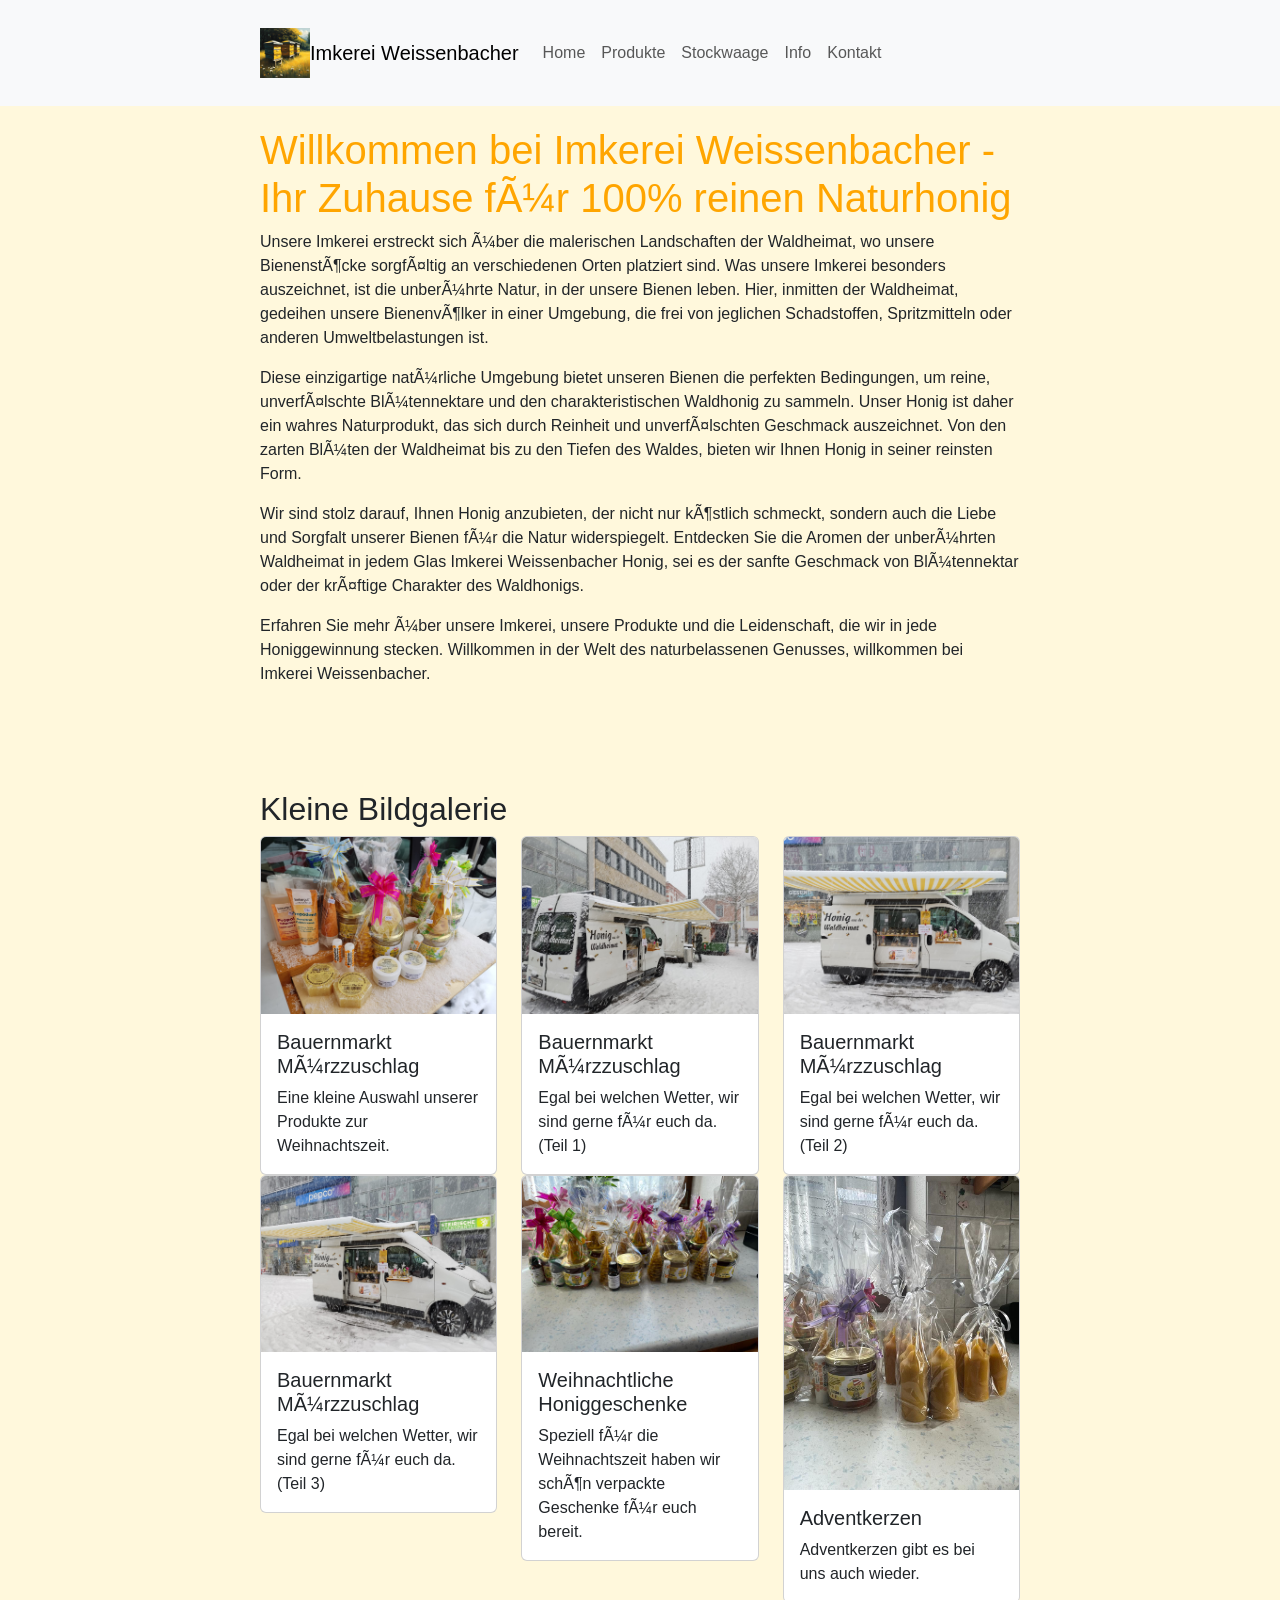
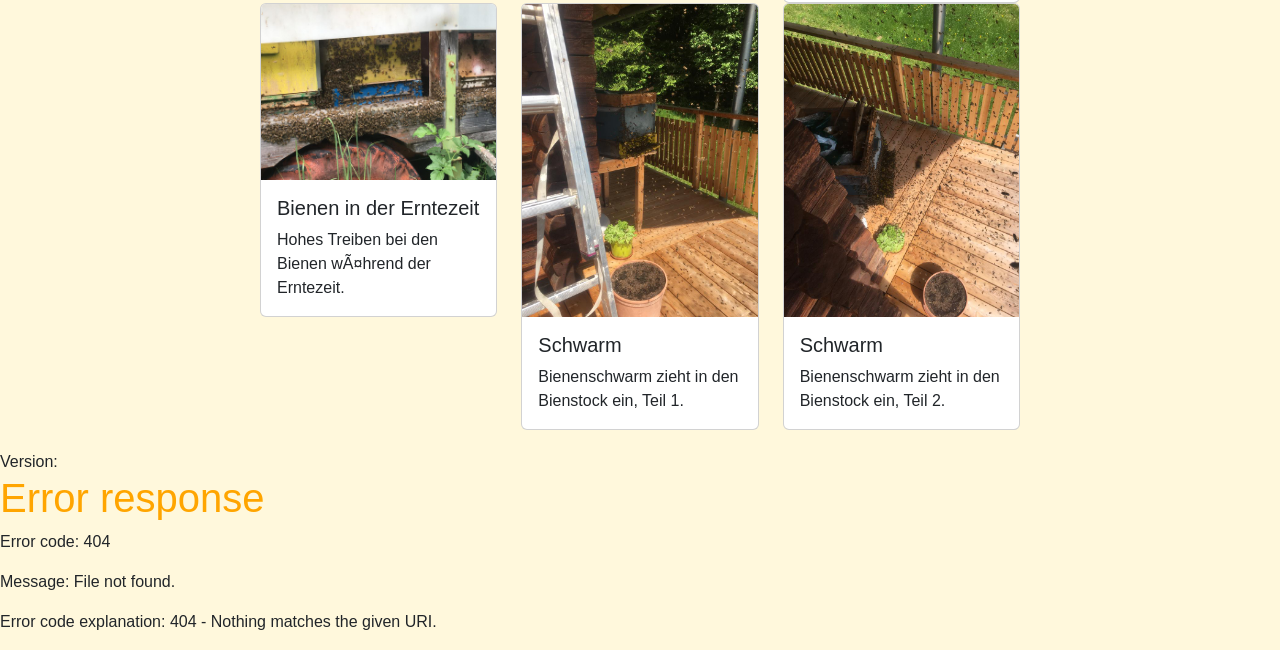
==== index.html @ c92235a9 "Update index.html" ====
<!DOCTYPE html>
<html lang="en">
<head>
    <!--
    <link rel="icon" type="image/png" sizes="32x32" href="/favicon-32x32.png">
    <link rel="icon" type="image/png" sizes="16x16" href="/favicon-16x16.png">
    <link rel="manifest" href="/site.webmanifest">
    <meta name="msapplication-TileColor" content="#da532c">
    <meta name="theme-color" content="#ffffff">
    <meta charset="UTF-8">
    <meta name="viewport" content="width=device-width, initial-scale=1.0">
    -->
    <title>Imkerei Weissenbacher</title>
    <link href="https://cdn.jsdelivr.net/npm/bootstrap@5.3.2/dist/css/bootstrap.min.css" rel="stylesheet" integrity="sha384-T3c6CoIi6uLrA9TneNEoa7RxnatzjcDSCmG1MXxSR1GAsXEV/Dwwykc2MPK8M2HN" crossorigin="anonymous">
    <style>
        body {
            background-color: #fff8dc; /* Hellgelb */
            font-family: Arial, sans-serif;
            margin: 0;
            padding: 0;
        }
        .container {
            max-width: 800px;
            margin: 0 auto;
            padding: 20px;
        }
        h1 {
            color: #FFA500;
        }
    </style>
    
    <link rel="icon" href="favicon-16x16.png" type="image/png">
    <link rel="shortcut icon" href="favicon-16x16.png" type="image/png">
    <link rel="apple-touch-icon" sizes="180x180" href="apple-touch-icon.png">
</head>
<body>
    <nav class="navbar navbar-expand-lg navbar-light bg-light">
        <div class="container">
                        <img src="three-beehives-in-european-style-dahinter-eine-schne-nadelwaldlandschaft-comiclookmit-viel-schwa.png" alt="Logo" class="navbar-logo" width="50"/> <!-- Hier füge dein Logo-Bild hinzu -->
            <a class="navbar-brand" href="#">Imkerei Weissenbacher</a>

            <button class="navbar-toggler" type="button" data-bs-toggle="collapse" data-bs-target="#navbarNav" aria-controls="navbarNav" aria-expanded="false" aria-label="Toggle navigation">
                <span class="navbar-toggler-icon"></span>
            </button>
            <div class="collapse navbar-collapse" id="navbarNav">
                <ul class="navbar-nav">
                    <li class="nav-item active">
                        <a class="nav-link" href="index.html">Home</a>
                    </li>
                    <li class="nav-item">
                        <a class="nav-link" href="produkte.html">Produkte</a>
                    </li>
                    <li class="nav-item">
                        <a class="nav-link" href="stockwaage.html">Stockwaage</a>
                    </li>
                    <li class="nav-item">
                        <a class="nav-link" href="info.html">Info</a>
                    </li>
                    <li class="nav-item">
                        <a class="nav-link" href="kontakt.html">Kontakt</a>
                    </li>
                </ul>
            </div>
        </div>
    </nav>

    <div class="container">
        <h1>Willkommen bei Imkerei Weissenbacher - Ihr Zuhause für 100% reinen Naturhonig</h1>
        <p>Unsere Imkerei erstreckt sich über die malerischen Landschaften der Waldheimat, wo unsere Bienenstöcke sorgfältig an verschiedenen Orten platziert sind. Was unsere Imkerei besonders auszeichnet, ist die unberührte Natur, in der unsere Bienen leben. Hier, inmitten der Waldheimat, gedeihen unsere Bienenvölker in einer Umgebung, die frei von jeglichen Schadstoffen, Spritzmitteln oder anderen Umweltbelastungen ist.</p>
        <p>Diese einzigartige natürliche Umgebung bietet unseren Bienen die perfekten Bedingungen, um reine, unverfälschte Blütennektare und den charakteristischen Waldhonig zu sammeln. Unser Honig ist daher ein wahres Naturprodukt, das sich durch Reinheit und unverfälschten Geschmack auszeichnet. Von den zarten Blüten der Waldheimat bis zu den Tiefen des Waldes, bieten wir Ihnen Honig in seiner reinsten Form.</p>
        <p>Wir sind stolz darauf, Ihnen Honig anzubieten, der nicht nur köstlich schmeckt, sondern auch die Liebe und Sorgfalt unserer Bienen für die Natur widerspiegelt. Entdecken Sie die Aromen der unberührten Waldheimat in jedem Glas Imkerei Weissenbacher Honig, sei es der sanfte Geschmack von Blütennektar oder der kräftige Charakter des Waldhonigs.</p>
        <p>Erfahren Sie mehr über unsere Imkerei, unsere Produkte und die Leidenschaft, die wir in jede Honiggewinnung stecken. Willkommen in der Welt des naturbelassenen Genusses, willkommen bei Imkerei Weissenbacher.</p>
    </div>
    
    <div class="container mt-5">
        <h2>Kleine Bildgalerie</h2>
        <div class="row">
            <div class="col-md-4">
                <div class="card">
                    <img src="Schnee1Produkte.jpeg" class="card-img-top" alt="Akazienhonig">
                    <div class="card-body">
                        <h5 class="card-title">Bauernmarkt Mürzzuschlag</h5>
                        <p class="card-text">Eine kleine Auswahl unserer Produkte zur Weihnachtszeit.</p>
                    </div>
                </div>
            </div>
            <div class="col-md-4">
                <div class="card">
                    <img src="Schnee1.jpeg" class="card-img-top" alt="Akazienhonig">
                    <div class="card-body">
                        <h5 class="card-title">Bauernmarkt Mürzzuschlag</h5>
                        <p class="card-text">Egal bei welchen Wetter, wir sind gerne für euch da.(Teil 1)</p>
                    </div>
                </div>
            </div>
            <div class="col-md-4">
                <div class="card">
                    <img src="Schnee2.jpeg" class="card-img-top" alt="Akazienhonig">
                    <div class="card-body">
                        <h5 class="card-title">Bauernmarkt Mürzzuschlag</h5>
                        <p class="card-text">Egal bei welchen Wetter, wir sind gerne für euch da.(Teil 2)</p>
                    </div>
                </div>
            </div>
            <div class="col-md-4">
                <div class="card">
                    <img src="Schnee3.jpeg" class="card-img-top" alt="Akazienhonig">
                    <div class="card-body">
                        <h5 class="card-title">Bauernmarkt Mürzzuschlag</h5>
                        <p class="card-text">Egal bei welchen Wetter, wir sind gerne für euch da.(Teil 3)</p>
                    </div>
                </div>
            </div>
            <div class="col-md-4">
                <div class="card">
                    <img src="Kerzen.jpeg" class="card-img-top" alt="Akazienhonig">
                    <div class="card-body">
                        <h5 class="card-title">Weihnachtliche Honiggeschenke</h5>
                        <p class="card-text">Speziell für die Weihnachtszeit haben wir schön verpackte Geschenke für euch bereit.</p>
                    </div>
                </div>
            </div>
            <div class="col-md-4">
                <div class="card">
                    <img src="Adventkerzen.jpeg" class="card-img-top" alt="Akazienhonig">
                    <div class="card-body">
                        <h5 class="card-title">Adventkerzen</h5>
                        <p class="card-text">Adventkerzen gibt es bei uns auch wieder.</p>
                    </div>
                </div>
            </div>
            <div class="col-md-4">
                <div class="card">
                    <img src="Erntezeit.jpeg" class="card-img-top" alt="Lindenblütenhonig">
                    <div class="card-body">
                        <h5 class="card-title">Bienen in der Erntezeit</h5>
                        <p class="card-text">Hohes Treiben bei den Bienen während der Erntezeit.</p>
                    </div>
                </div>
            </div>
            <div class="col-md-4">
                <div class="card">
                    <img src="Schwarm1.jpeg" class="card-img-top" alt="Lindenblütenhonig">
                    <div class="card-body">
                        <h5 class="card-title">Schwarm</h5>
                        <p class="card-text">Bienenschwarm zieht in den Bienstock ein, Teil 1.</p>
                    </div>
                </div>
            </div>
            <div class="col-md-4">
                <div class="card">
                    <img src="Schwarm2.jpeg" class="card-img-top" alt="Lindenblütenhonig">
                    <div class="card-body">
                        <h5 class="card-title">Schwarm</h5>
                        <p class="card-text">Bienenschwarm zieht in den Bienstock ein, Teil 2.</p>
                    </div>
                </div>
            </div>
        </div>
    </div>

    <script src="https://cdn.jsdelivr.net/npm/bootstrap@5.3.2/dist/js/bootstrap.bundle.min.js" integrity="sha384-C6RzsynM9kWDrMNeT87bh95OGNyZPhcTNXj1NW7RuBCsyN/o0jlpcV8Qyq46cDfL" crossorigin="anonymous"></script>

    <!-- Hier wird der Seitenzähler angezeigt -->
<p id="pageViews">Lade...</p>

<script>
    // JavaScript-Code, um die Seitenaufrufzahl von der Datei zu lesen und anzuzeigen
    fetch('counter.txt')
        .then(response => response.text())
        .then(data => {
            document.getElementById("pageViews").innerHTML = "Version: " + data;
        })
        .catch(error => {
            console.error('Fehler beim Abrufen der Seitenaufrufe:', error);
            document.getElementById("pageViews").innerHTML = "Fehler beim Abrufen der Seitenaufrufe.";
        });
</script>
</body>
</html>
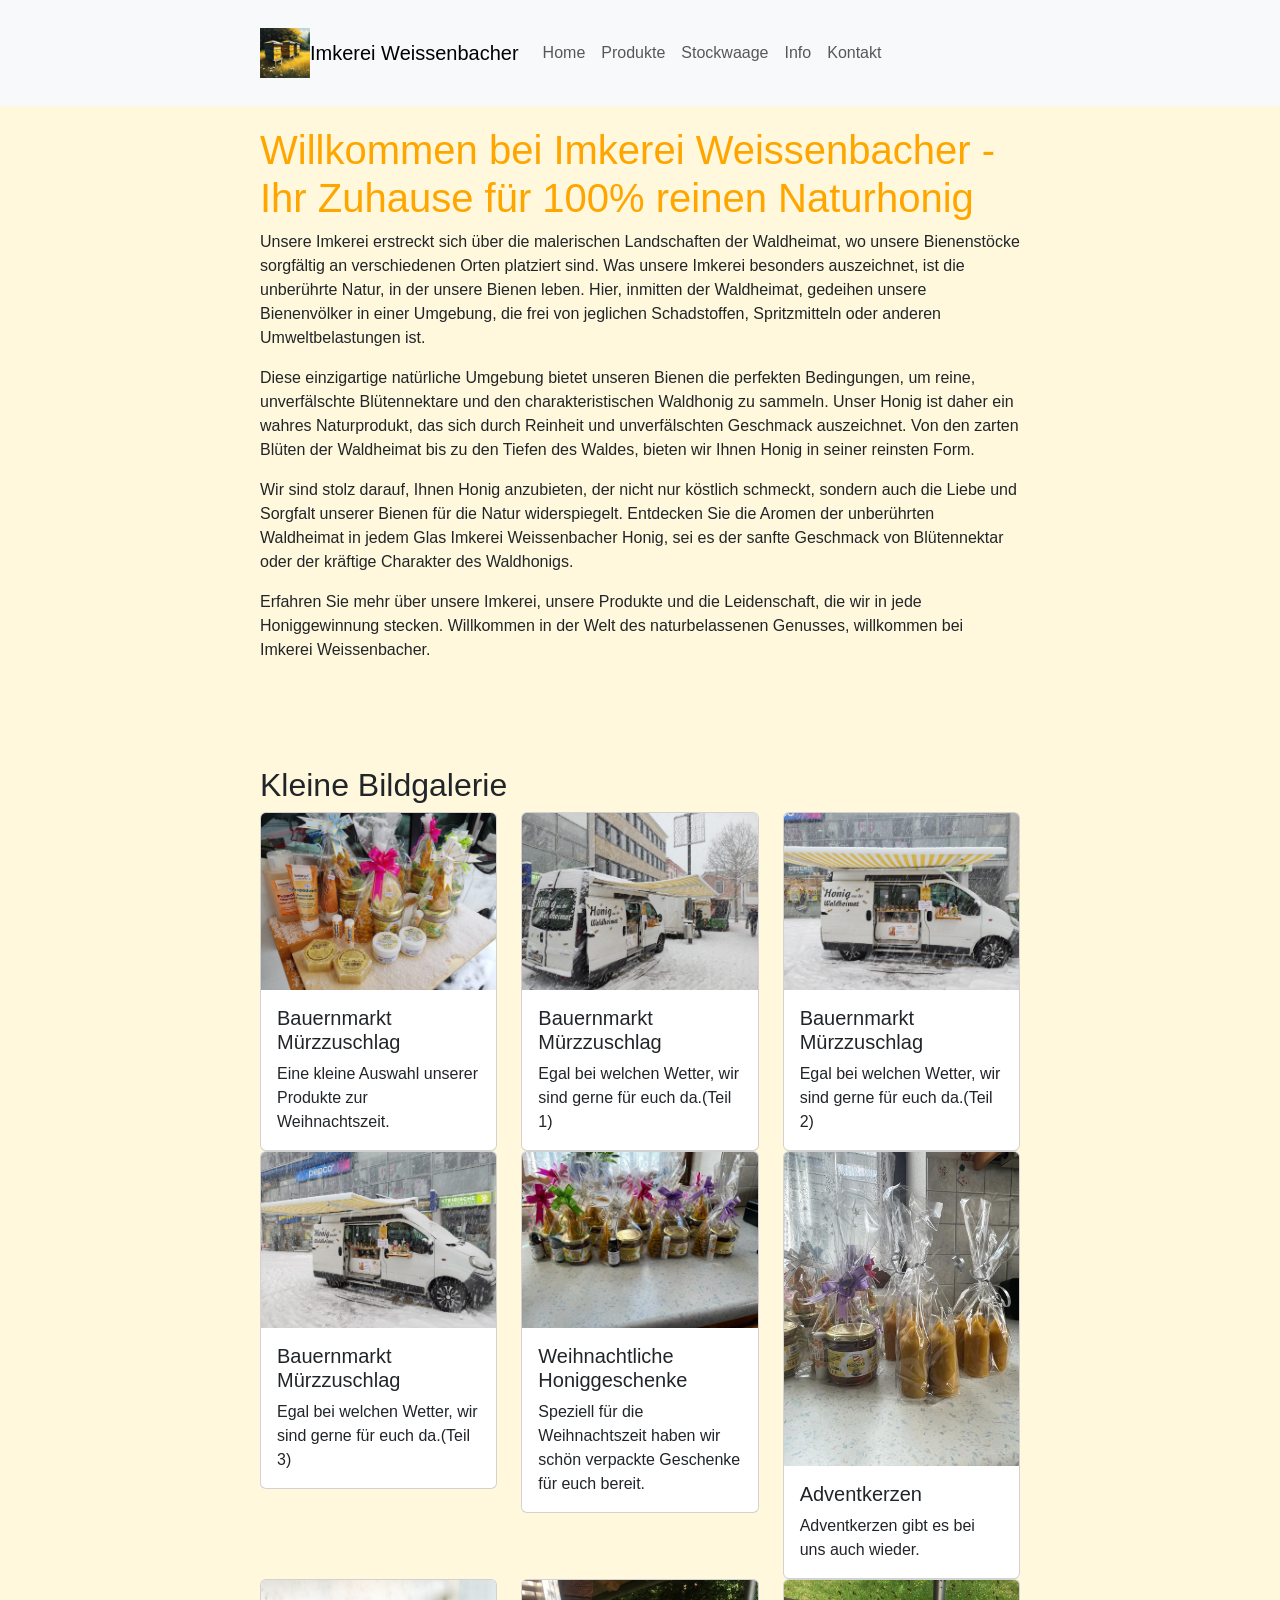
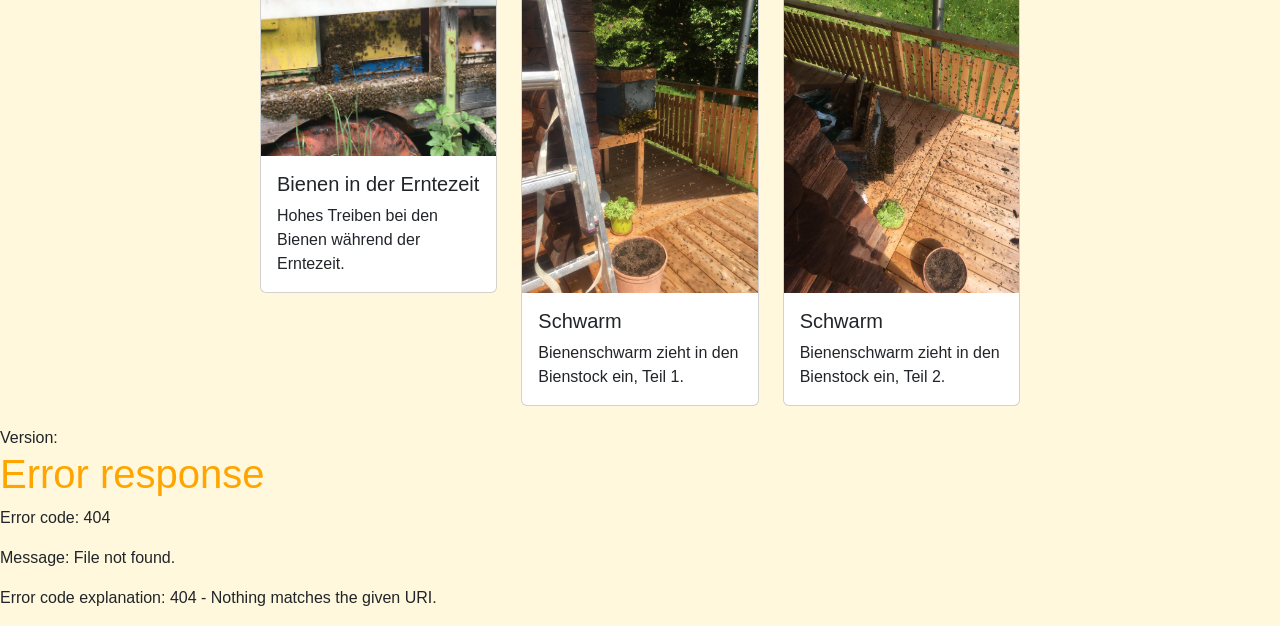
==== commit 25e39a51: "Update index.html" ====
--- a/index.html
+++ b/index.html
@@ -1,15 +1,16 @@
 <!DOCTYPE html>
 <html lang="en">
 <head>
-    <!--
+    <!-- Only Options to inser favicons:
     <link rel="icon" type="image/png" sizes="32x32" href="/favicon-32x32.png">
     <link rel="icon" type="image/png" sizes="16x16" href="/favicon-16x16.png">
     <link rel="manifest" href="/site.webmanifest">
     <meta name="msapplication-TileColor" content="#da532c">
     <meta name="theme-color" content="#ffffff">
+    -->
     <meta charset="UTF-8">
     <meta name="viewport" content="width=device-width, initial-scale=1.0">
-    -->
+    
     <title>Imkerei Weissenbacher</title>
     <link href="https://cdn.jsdelivr.net/npm/bootstrap@5.3.2/dist/css/bootstrap.min.css" rel="stylesheet" integrity="sha384-T3c6CoIi6uLrA9TneNEoa7RxnatzjcDSCmG1MXxSR1GAsXEV/Dwwykc2MPK8M2HN" crossorigin="anonymous">
     <style>
@@ -32,6 +33,7 @@
     <link rel="icon" href="favicon-16x16.png" type="image/png">
     <link rel="shortcut icon" href="favicon-16x16.png" type="image/png">
     <link rel="apple-touch-icon" sizes="180x180" href="apple-touch-icon.png">
+    
 </head>
 <body>
     <nav class="navbar navbar-expand-lg navbar-light bg-light">
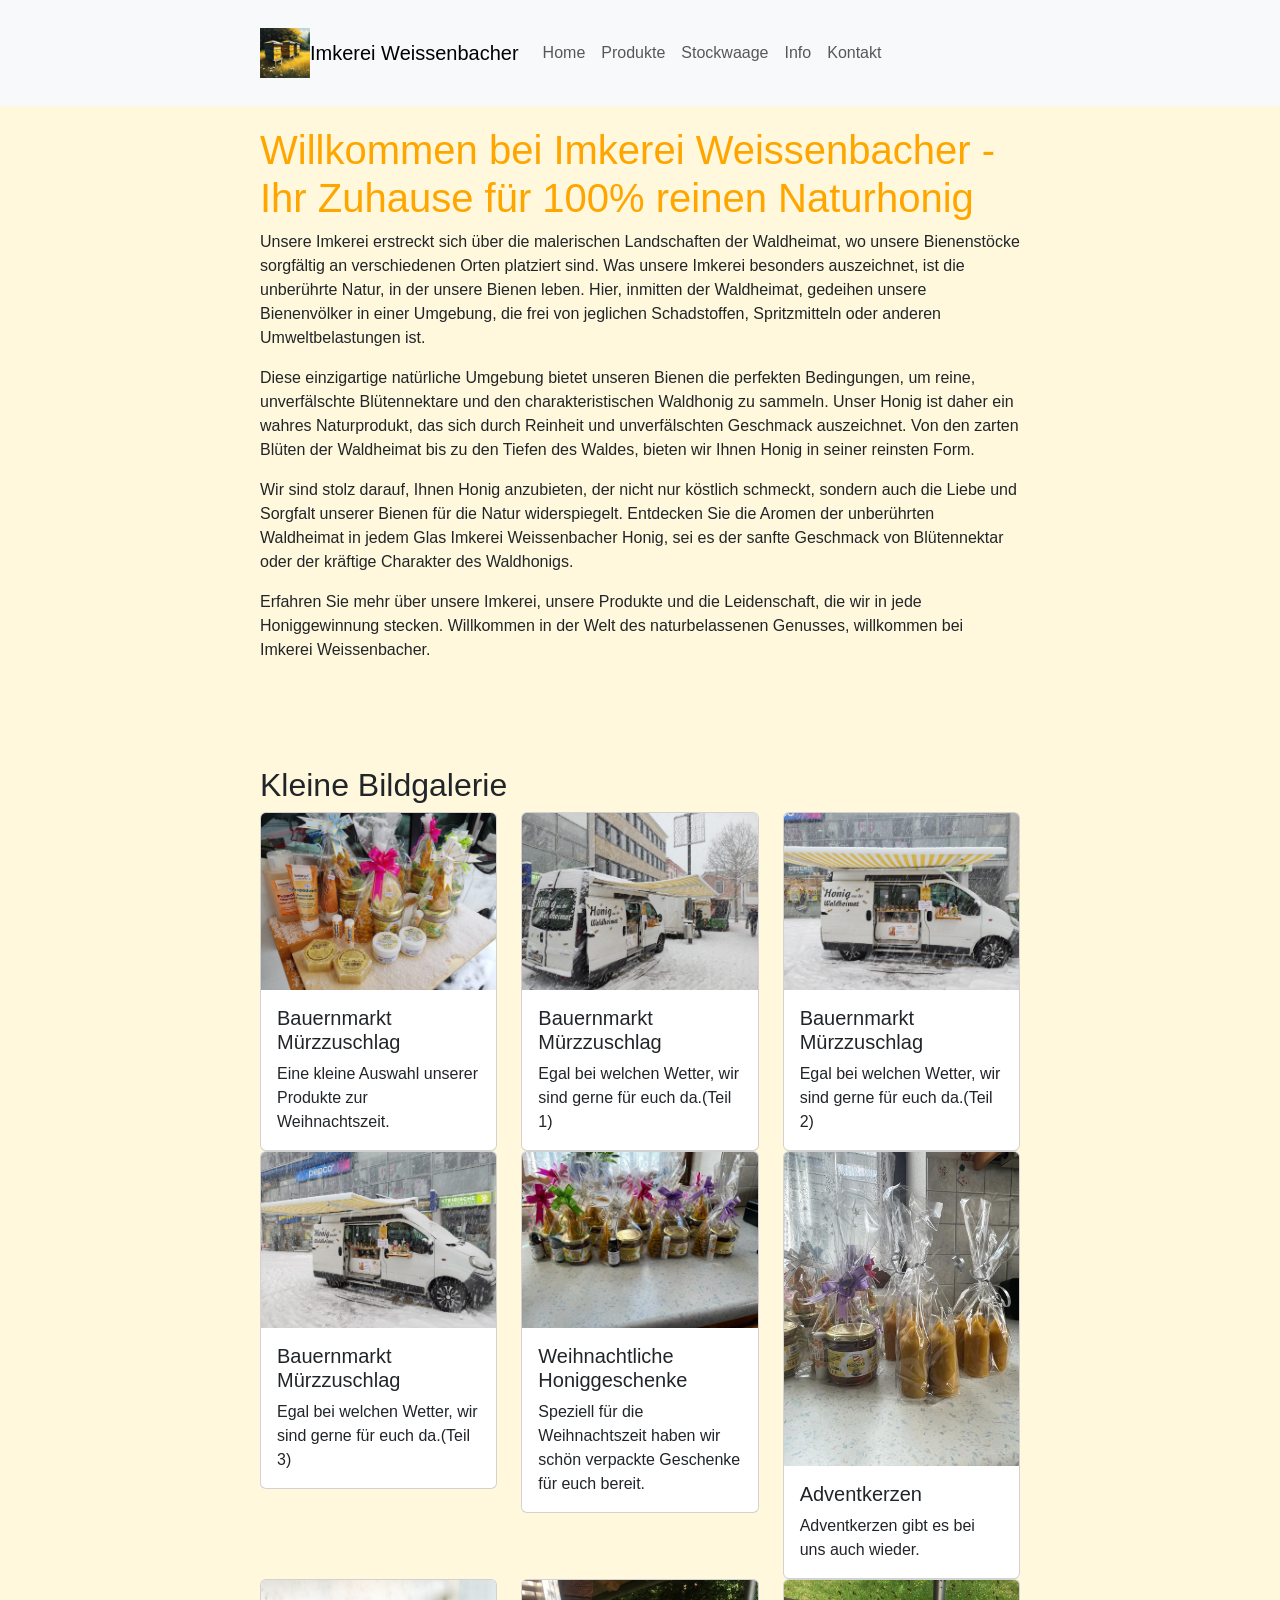
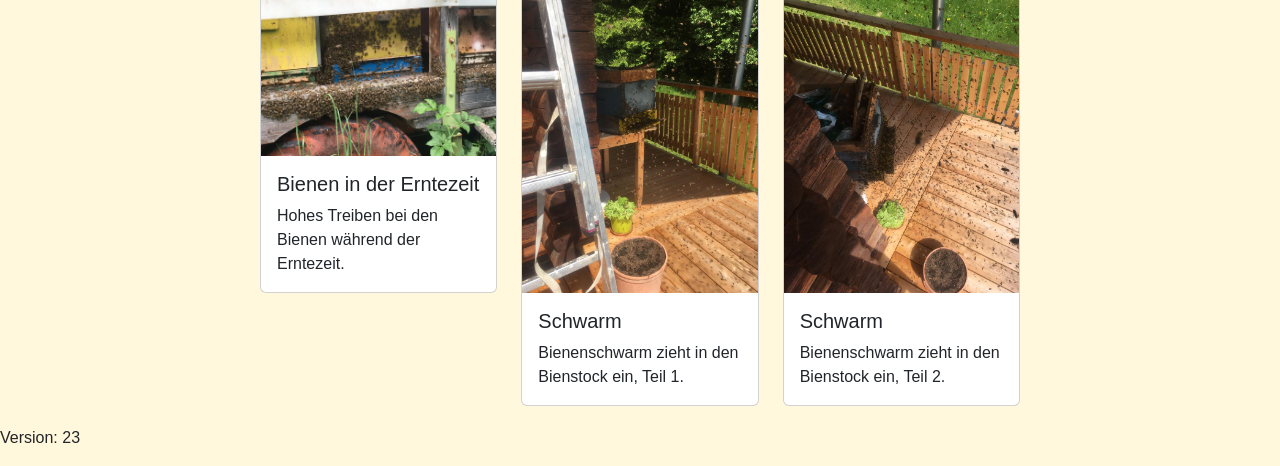
==== commit 3738b4be: "Update index.html" ====
--- a/index.html
+++ b/index.html
@@ -8,6 +8,21 @@
     <meta name="msapplication-TileColor" content="#da532c">
     <meta name="theme-color" content="#ffffff">
     -->
+    <script>
+        // JavaScript-Code, um die Seitenaufrufzahl von der Datei zu lesen und anzuzeigen
+        fetch('counter.txt')
+            .then(response => response.text())
+            .then(data => {
+                document.getElementById("pageViews").innerHTML = "Version: " + data;
+            })
+            .catch(error => {
+                console.error('Fehler beim Abrufen der Seitenaufrufe:', error);
+                document.getElementById("pageViews").innerHTML = "Fehler beim Abrufen der Seitenaufrufe.";
+            });
+    </script>
+
+
+    
     <meta charset="UTF-8">
     <meta name="viewport" content="width=device-width, initial-scale=1.0">
     
@@ -165,18 +180,17 @@
 
     <!-- Hier wird der Seitenzähler angezeigt -->
 <p id="pageViews">Lade...</p>
+    
+<!-- Google tag (gtag.js) -->
+<script async src="https://www.googletagmanager.com/gtag/js?id=G-1909GHGGX8"></script>
+<script>
+  window.dataLayer = window.dataLayer || [];
+  function gtag(){dataLayer.push(arguments);}
+  gtag('js', new Date());
 
-<script>
-    // JavaScript-Code, um die Seitenaufrufzahl von der Datei zu lesen und anzuzeigen
-    fetch('counter.txt')
-        .then(response => response.text())
-        .then(data => {
-            document.getElementById("pageViews").innerHTML = "Version: " + data;
-        })
-        .catch(error => {
-            console.error('Fehler beim Abrufen der Seitenaufrufe:', error);
-            document.getElementById("pageViews").innerHTML = "Fehler beim Abrufen der Seitenaufrufe.";
-        });
+  gtag('config', 'G-1909GHGGX8');
 </script>
+    
+
 </body>
 </html>
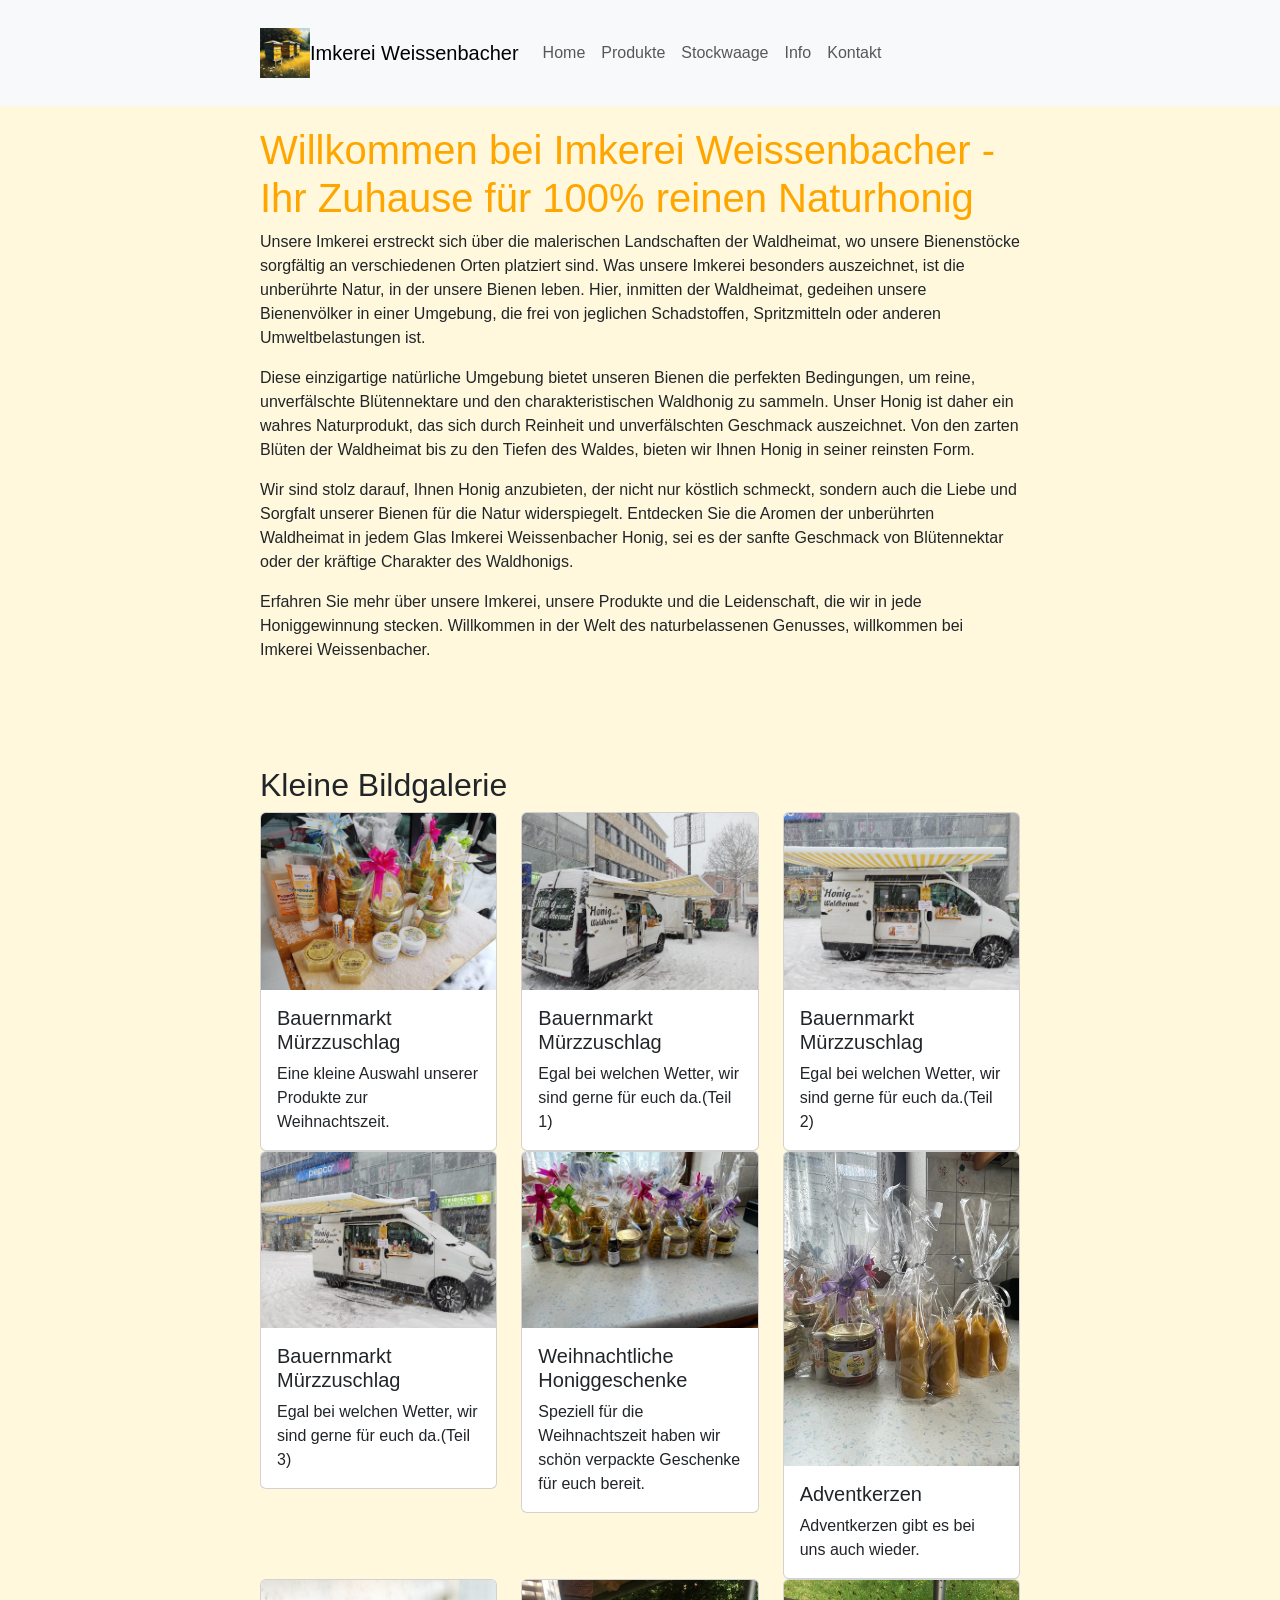
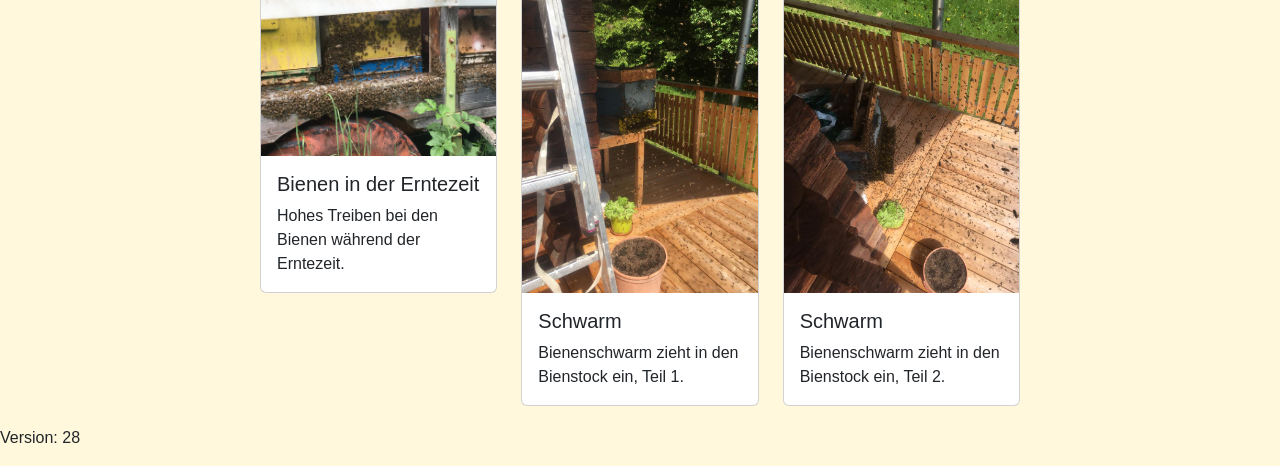
==== commit 8e820d4f: "Update index.html" ====
--- a/index.html
+++ b/index.html
@@ -8,20 +8,16 @@
     <meta name="msapplication-TileColor" content="#da532c">
     <meta name="theme-color" content="#ffffff">
     -->
+    <!-- Google tag (gtag.js) -->
+    <script async src="https://www.googletagmanager.com/gtag/js?id=G-1909GHGGX8"></script>
     <script>
-        // JavaScript-Code, um die Seitenaufrufzahl von der Datei zu lesen und anzuzeigen
-        fetch('counter.txt')
-            .then(response => response.text())
-            .then(data => {
-                document.getElementById("pageViews").innerHTML = "Version: " + data;
-            })
-            .catch(error => {
-                console.error('Fehler beim Abrufen der Seitenaufrufe:', error);
-                document.getElementById("pageViews").innerHTML = "Fehler beim Abrufen der Seitenaufrufe.";
-            });
+      window.dataLayer = window.dataLayer || [];
+      function gtag(){dataLayer.push(arguments);}
+      gtag('js', new Date());
+    
+      gtag('config', 'G-1909GHGGX8');
     </script>
-
-
+    
     
     <meta charset="UTF-8">
     <meta name="viewport" content="width=device-width, initial-scale=1.0">
@@ -181,15 +177,18 @@
     <!-- Hier wird der Seitenzähler angezeigt -->
 <p id="pageViews">Lade...</p>
     
-<!-- Google tag (gtag.js) -->
-<script async src="https://www.googletagmanager.com/gtag/js?id=G-1909GHGGX8"></script>
-<script>
-  window.dataLayer = window.dataLayer || [];
-  function gtag(){dataLayer.push(arguments);}
-  gtag('js', new Date());
-
-  gtag('config', 'G-1909GHGGX8');
-</script>
+    <script>
+        // JavaScript-Code, um die Seitenaufrufzahl von der Datei zu lesen und anzuzeigen
+        fetch('counter.txt')
+            .then(response => response.text())
+            .then(data => {
+                document.getElementById("pageViews").innerHTML = "Version: " + data;
+            })
+            .catch(error => {
+                console.error('Fehler beim Abrufen der Seitenaufrufe:', error);
+                document.getElementById("pageViews").innerHTML = "Fehler beim Abrufen der Seitenaufrufe.";
+            });
+    </script>
     
 
 </body>
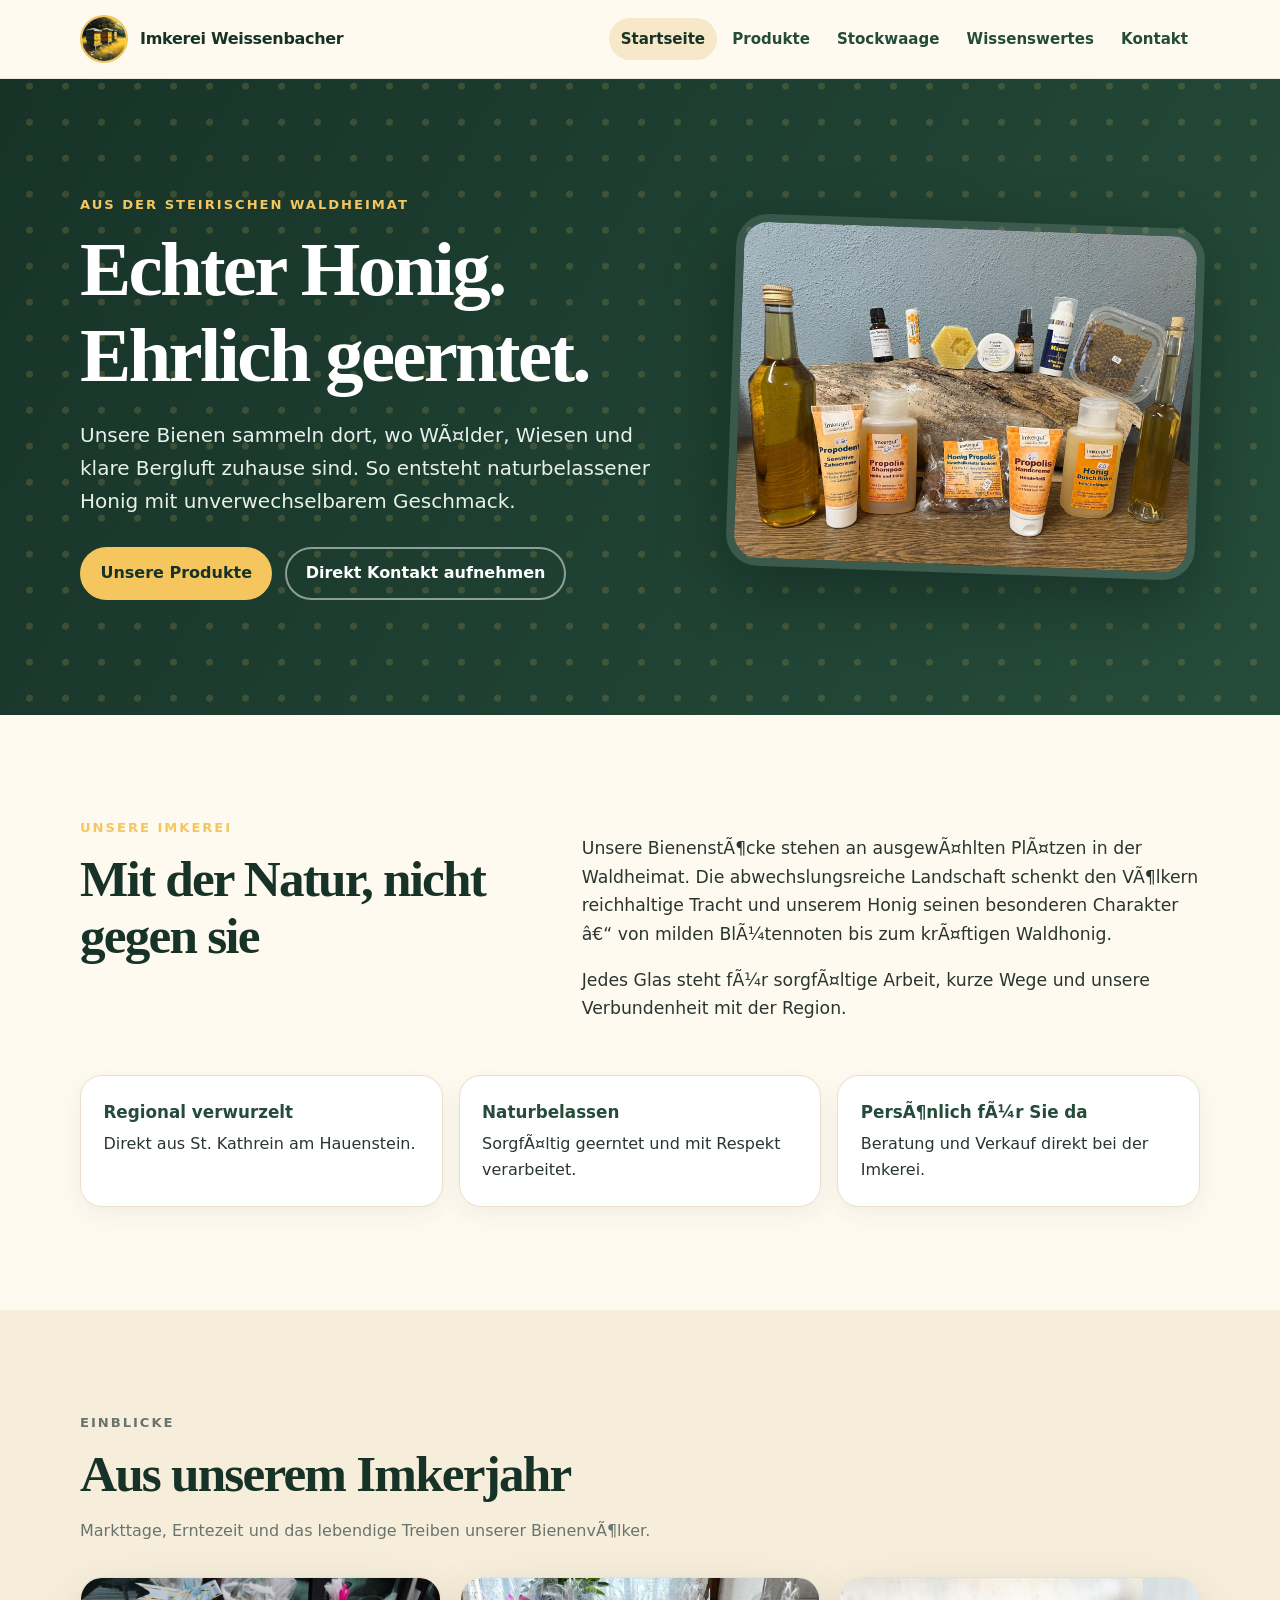
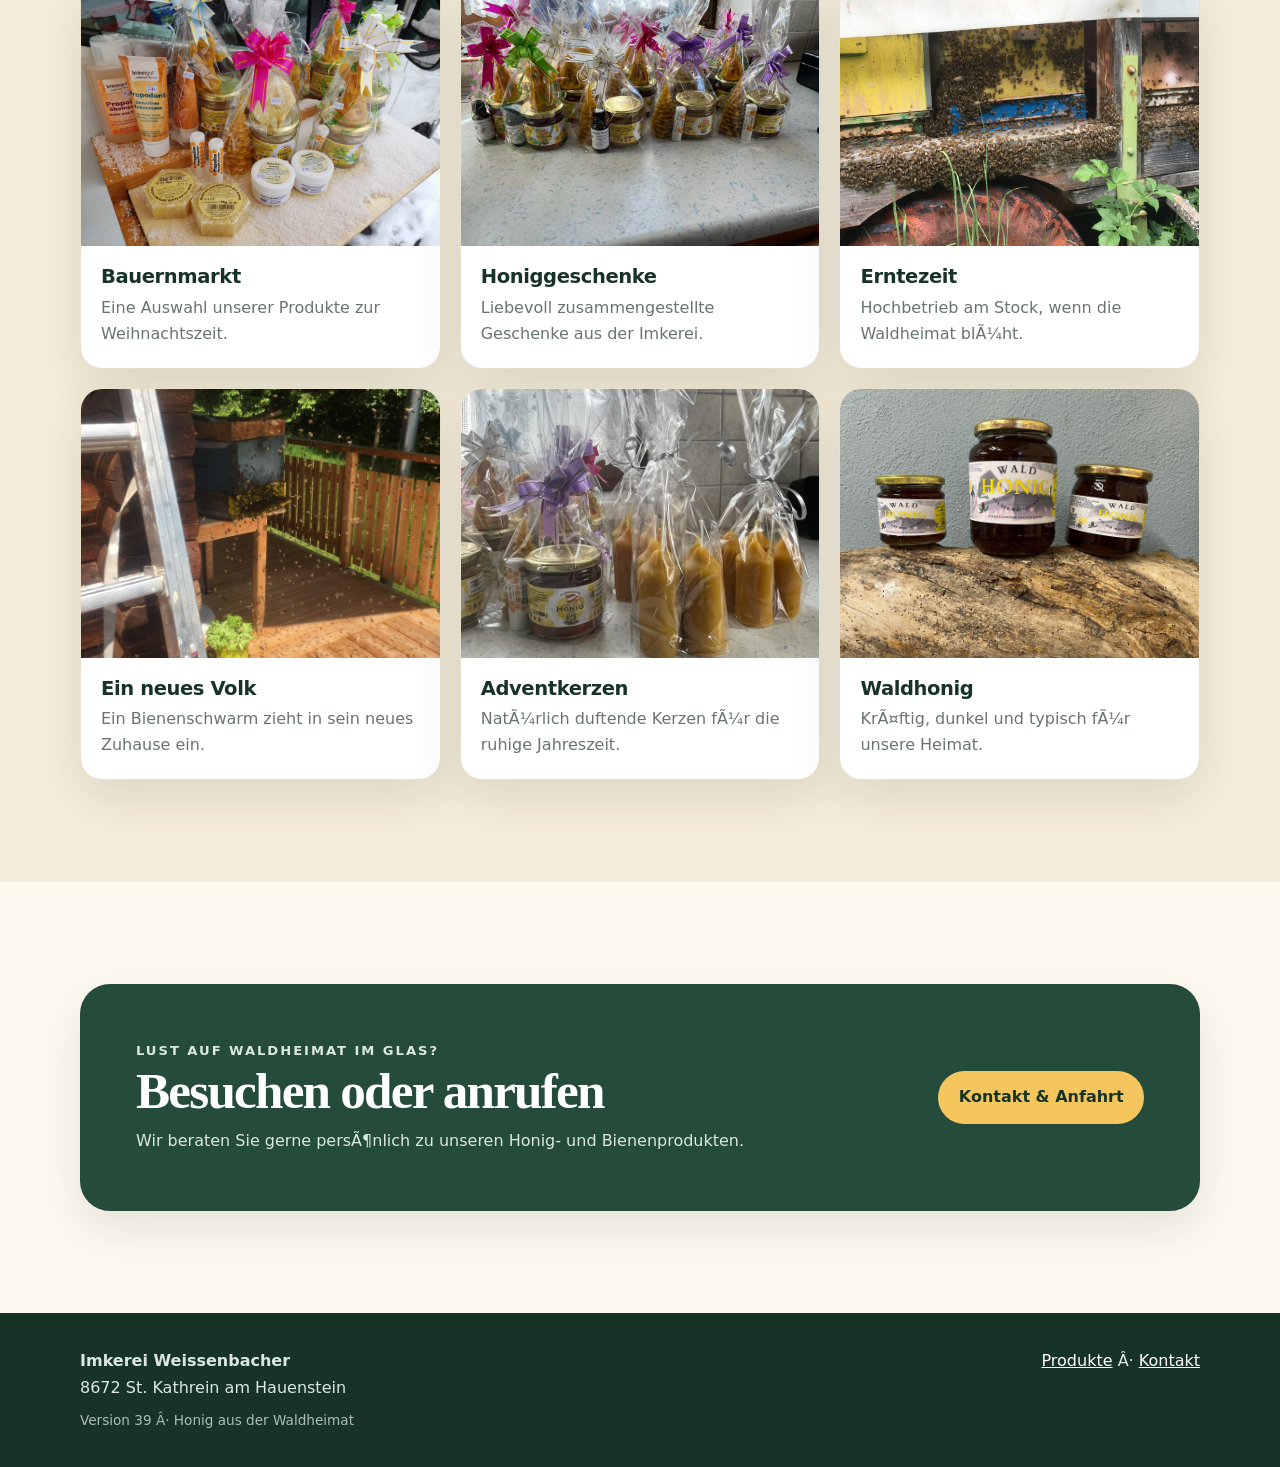
==== commit 44bba6e2: "Startseite mobil neu gestalten" ====
--- a/index.html
+++ b/index.html
@@ -1,195 +1,109 @@
-<!DOCTYPE html>
-<html lang="en">
-<head>
-    <!-- Only Options to inser favicons:
-    <link rel="icon" type="image/png" sizes="32x32" href="/favicon-32x32.png">
-    <link rel="icon" type="image/png" sizes="16x16" href="/favicon-16x16.png">
-    <link rel="manifest" href="/site.webmanifest">
-    <meta name="msapplication-TileColor" content="#da532c">
-    <meta name="theme-color" content="#ffffff">
-    -->
-    <!-- Google tag (gtag.js) -->
-    <script async src="https://www.googletagmanager.com/gtag/js?id=G-1909GHGGX8"></script>
-    <script>
-      window.dataLayer = window.dataLayer || [];
-      function gtag(){dataLayer.push(arguments);}
-      gtag('js', new Date());
-    
-      gtag('config', 'G-1909GHGGX8');
-    </script>
-    
-    
-    <meta charset="UTF-8">
-    <meta name="viewport" content="width=device-width, initial-scale=1.0">
-    
-    <title>Imkerei Weissenbacher</title>
-    <link href="https://cdn.jsdelivr.net/npm/bootstrap@5.3.2/dist/css/bootstrap.min.css" rel="stylesheet" integrity="sha384-T3c6CoIi6uLrA9TneNEoa7RxnatzjcDSCmG1MXxSR1GAsXEV/Dwwykc2MPK8M2HN" crossorigin="anonymous">
-    <style>
-        body {
-            background-color: #fff8dc; /* Hellgelb */
-            font-family: Arial, sans-serif;
-            margin: 0;
-            padding: 0;
-        }
-        .container {
-            max-width: 800px;
-            margin: 0 auto;
-            padding: 20px;
-        }
-        h1 {
-            color: #FFA500;
-        }
-    </style>
-    
-    <link rel="icon" href="favicon-16x16.png" type="image/png">
-    <link rel="shortcut icon" href="favicon-16x16.png" type="image/png">
-    <link rel="apple-touch-icon" sizes="180x180" href="apple-touch-icon.png">
-    
-</head>
-<body>
-    <nav class="navbar navbar-expand-lg navbar-light bg-light">
-        <div class="container">
-                        <img src="three-beehives-in-european-style-dahinter-eine-schne-nadelwaldlandschaft-comiclookmit-viel-schwa.png" alt="Logo" class="navbar-logo" width="50"/> <!-- Hier füge dein Logo-Bild hinzu -->
-            <a class="navbar-brand" href="#">Imkerei Weissenbacher</a>
-
-            <button class="navbar-toggler" type="button" data-bs-toggle="collapse" data-bs-target="#navbarNav" aria-controls="navbarNav" aria-expanded="false" aria-label="Toggle navigation">
-                <span class="navbar-toggler-icon"></span>
-            </button>
-            <div class="collapse navbar-collapse" id="navbarNav">
-                <ul class="navbar-nav">
-                    <li class="nav-item active">
-                        <a class="nav-link" href="index.html">Home</a>
-                    </li>
-                    <li class="nav-item">
-                        <a class="nav-link" href="produkte.html">Produkte</a>
-                    </li>
-                    <li class="nav-item">
-                        <a class="nav-link" href="stockwaage.html">Stockwaage</a>
-                    </li>
-                    <li class="nav-item">
-                        <a class="nav-link" href="info.html">Info</a>
-                    </li>
-                    <li class="nav-item">
-                        <a class="nav-link" href="kontakt.html">Kontakt</a>
-                    </li>
-                </ul>
-            </div>
-        </div>
-    </nav>
-
-    <div class="container">
-        <h1>Willkommen bei Imkerei Weissenbacher - Ihr Zuhause für 100% reinen Naturhonig</h1>
-        <p>Unsere Imkerei erstreckt sich über die malerischen Landschaften der Waldheimat, wo unsere Bienenstöcke sorgfältig an verschiedenen Orten platziert sind. Was unsere Imkerei besonders auszeichnet, ist die unberührte Natur, in der unsere Bienen leben. Hier, inmitten der Waldheimat, gedeihen unsere Bienenvölker in einer Umgebung, die frei von jeglichen Schadstoffen, Spritzmitteln oder anderen Umweltbelastungen ist.</p>
-        <p>Diese einzigartige natürliche Umgebung bietet unseren Bienen die perfekten Bedingungen, um reine, unverfälschte Blütennektare und den charakteristischen Waldhonig zu sammeln. Unser Honig ist daher ein wahres Naturprodukt, das sich durch Reinheit und unverfälschten Geschmack auszeichnet. Von den zarten Blüten der Waldheimat bis zu den Tiefen des Waldes, bieten wir Ihnen Honig in seiner reinsten Form.</p>
-        <p>Wir sind stolz darauf, Ihnen Honig anzubieten, der nicht nur köstlich schmeckt, sondern auch die Liebe und Sorgfalt unserer Bienen für die Natur widerspiegelt. Entdecken Sie die Aromen der unberührten Waldheimat in jedem Glas Imkerei Weissenbacher Honig, sei es der sanfte Geschmack von Blütennektar oder der kräftige Charakter des Waldhonigs.</p>
-        <p>Erfahren Sie mehr über unsere Imkerei, unsere Produkte und die Leidenschaft, die wir in jede Honiggewinnung stecken. Willkommen in der Welt des naturbelassenen Genusses, willkommen bei Imkerei Weissenbacher.</p>
-    </div>
-    
-    <div class="container mt-5">
-        <h2>Kleine Bildgalerie</h2>
-        <div class="row">
-            <div class="col-md-4">
-                <div class="card">
-                    <img src="Schnee1Produkte.jpeg" class="card-img-top" alt="Akazienhonig">
-                    <div class="card-body">
-                        <h5 class="card-title">Bauernmarkt Mürzzuschlag</h5>
-                        <p class="card-text">Eine kleine Auswahl unserer Produkte zur Weihnachtszeit.</p>
-                    </div>
-                </div>
-            </div>
-            <div class="col-md-4">
-                <div class="card">
-                    <img src="Schnee1.jpeg" class="card-img-top" alt="Akazienhonig">
-                    <div class="card-body">
-                        <h5 class="card-title">Bauernmarkt Mürzzuschlag</h5>
-                        <p class="card-text">Egal bei welchen Wetter, wir sind gerne für euch da.(Teil 1)</p>
-                    </div>
-                </div>
-            </div>
-            <div class="col-md-4">
-                <div class="card">
-                    <img src="Schnee2.jpeg" class="card-img-top" alt="Akazienhonig">
-                    <div class="card-body">
-                        <h5 class="card-title">Bauernmarkt Mürzzuschlag</h5>
-                        <p class="card-text">Egal bei welchen Wetter, wir sind gerne für euch da.(Teil 2)</p>
-                    </div>
-                </div>
-            </div>
-            <div class="col-md-4">
-                <div class="card">
-                    <img src="Schnee3.jpeg" class="card-img-top" alt="Akazienhonig">
-                    <div class="card-body">
-                        <h5 class="card-title">Bauernmarkt Mürzzuschlag</h5>
-                        <p class="card-text">Egal bei welchen Wetter, wir sind gerne für euch da.(Teil 3)</p>
-                    </div>
-                </div>
-            </div>
-            <div class="col-md-4">
-                <div class="card">
-                    <img src="Kerzen.jpeg" class="card-img-top" alt="Akazienhonig">
-                    <div class="card-body">
-                        <h5 class="card-title">Weihnachtliche Honiggeschenke</h5>
-                        <p class="card-text">Speziell für die Weihnachtszeit haben wir schön verpackte Geschenke für euch bereit.</p>
-                    </div>
-                </div>
-            </div>
-            <div class="col-md-4">
-                <div class="card">
-                    <img src="Adventkerzen.jpeg" class="card-img-top" alt="Akazienhonig">
-                    <div class="card-body">
-                        <h5 class="card-title">Adventkerzen</h5>
-                        <p class="card-text">Adventkerzen gibt es bei uns auch wieder.</p>
-                    </div>
-                </div>
-            </div>
-            <div class="col-md-4">
-                <div class="card">
-                    <img src="Erntezeit.jpeg" class="card-img-top" alt="Lindenblütenhonig">
-                    <div class="card-body">
-                        <h5 class="card-title">Bienen in der Erntezeit</h5>
-                        <p class="card-text">Hohes Treiben bei den Bienen während der Erntezeit.</p>
-                    </div>
-                </div>
-            </div>
-            <div class="col-md-4">
-                <div class="card">
-                    <img src="Schwarm1.jpeg" class="card-img-top" alt="Lindenblütenhonig">
-                    <div class="card-body">
-                        <h5 class="card-title">Schwarm</h5>
-                        <p class="card-text">Bienenschwarm zieht in den Bienstock ein, Teil 1.</p>
-                    </div>
-                </div>
-            </div>
-            <div class="col-md-4">
-                <div class="card">
-                    <img src="Schwarm2.jpeg" class="card-img-top" alt="Lindenblütenhonig">
-                    <div class="card-body">
-                        <h5 class="card-title">Schwarm</h5>
-                        <p class="card-text">Bienenschwarm zieht in den Bienstock ein, Teil 2.</p>
-                    </div>
-                </div>
-            </div>
-        </div>
-    </div>
-
-    <script src="https://cdn.jsdelivr.net/npm/bootstrap@5.3.2/dist/js/bootstrap.bundle.min.js" integrity="sha384-C6RzsynM9kWDrMNeT87bh95OGNyZPhcTNXj1NW7RuBCsyN/o0jlpcV8Qyq46cDfL" crossorigin="anonymous"></script>
-
-    <!-- Hier wird der Seitenzähler angezeigt -->
-<p id="pageViews">Lade...</p>
-    
-    <script>
-        // JavaScript-Code, um die Seitenaufrufzahl von der Datei zu lesen und anzuzeigen
-        fetch('counter.txt')
-            .then(response => response.text())
-            .then(data => {
-                document.getElementById("pageViews").innerHTML = "Version: " + data;
-            })
-            .catch(error => {
-                console.error('Fehler beim Abrufen der Seitenaufrufe:', error);
-                document.getElementById("pageViews").innerHTML = "Fehler beim Abrufen der Seitenaufrufe.";
-            });
-    </script>
-    
-
-</body>
-</html>
+<!doctype html>
+<html lang="de">
+<head>
+  <meta charset="utf-8">
+  <meta name="viewport" content="width=device-width, initial-scale=1">
+  <meta name="description" content="Naturbelassener Honig und Bienenprodukte aus der steirischen Waldheimat â€“ mit Sorgfalt geerntet von der Imkerei Weissenbacher.">
+  <meta name="theme-color" content="#254c3b">
+  <title>Imkerei Weissenbacher | Honig aus der Waldheimat</title>
+  <link rel="icon" href="favicon-16x16.png" type="image/png">
+  <link rel="apple-touch-icon" sizes="180x180" href="apple-touch-icon.png">
+  <link rel="stylesheet" href="styles.css">
+  <script async src="https://www.googletagmanager.com/gtag/js?id=G-1909GHGGX8"></script>
+  <script>window.dataLayer=window.dataLayer||[];function gtag(){dataLayer.push(arguments)}gtag('js',new Date());gtag('config','G-1909GHGGX8');</script>
+</head>
+<body>
+  <a class="skip-link" href="#inhalt">Zum Inhalt springen</a>
+  <header class="site-header">
+    <nav class="container nav" aria-label="Hauptnavigation">
+      <a class="brand" href="index.html">
+        <img src="three-beehives-in-european-style-dahinter-eine-schne-nadelwaldlandschaft-comiclookmit-viel-schwa.png" alt="">
+        <span>Imkerei Weissenbacher</span>
+      </a>
+      <button class="nav-toggle" type="button" aria-expanded="false" aria-controls="nav-links"><span class="sr-only">MenÃ¼ Ã¶ffnen</span><span aria-hidden="true">â˜°</span></button>
+      <ul class="nav-links" id="nav-links">
+        <li><a href="index.html" aria-current="page">Startseite</a></li>
+        <li><a href="produkte.html">Produkte</a></li>
+        <li><a href="stockwaage.html">Stockwaage</a></li>
+        <li><a href="info.html">Wissenswertes</a></li>
+        <li><a href="kontakt.html">Kontakt</a></li>
+      </ul>
+    </nav>
+  </header>
+
+  <main id="inhalt">
+    <section class="hero">
+      <div class="container hero-grid">
+        <div>
+          <p class="eyebrow">Aus der steirischen Waldheimat</p>
+          <h1>Echter Honig. Ehrlich geerntet.</h1>
+          <p class="hero-copy">Unsere Bienen sammeln dort, wo WÃ¤lder, Wiesen und klare Bergluft zuhause sind. So entsteht naturbelassener Honig mit unverwechselbarem Geschmack.</p>
+          <div class="actions">
+            <a class="button" href="produkte.html">Unsere Produkte</a>
+            <a class="button secondary" href="kontakt.html">Direkt Kontakt aufnehmen</a>
+          </div>
+        </div>
+        <img class="hero-image" src="UebersichtProdukte.jpeg" alt="Auswahl an Honig und Bienenprodukten der Imkerei Weissenbacher">
+      </div>
+    </section>
+
+    <section class="section">
+      <div class="container">
+        <div class="intro">
+          <div>
+            <p class="eyebrow">Unsere Imkerei</p>
+            <h2>Mit der Natur, nicht gegen sie</h2>
+          </div>
+          <div class="intro-copy">
+            <p>Unsere BienenstÃ¶cke stehen an ausgewÃ¤hlten PlÃ¤tzen in der Waldheimat. Die abwechslungsreiche Landschaft schenkt den VÃ¶lkern reichhaltige Tracht und unserem Honig seinen besonderen Charakter â€“ von milden BlÃ¼tennoten bis zum krÃ¤ftigen Waldhonig.</p>
+            <p>Jedes Glas steht fÃ¼r sorgfÃ¤ltige Arbeit, kurze Wege und unsere Verbundenheit mit der Region.</p>
+          </div>
+        </div>
+        <div class="features" aria-label="Was unseren Honig auszeichnet">
+          <div class="feature"><strong>Regional verwurzelt</strong>Direkt aus St. Kathrein am Hauenstein.</div>
+          <div class="feature"><strong>Naturbelassen</strong>SorgfÃ¤ltig geerntet und mit Respekt verarbeitet.</div>
+          <div class="feature"><strong>PersÃ¶nlich fÃ¼r Sie da</strong>Beratung und Verkauf direkt bei der Imkerei.</div>
+        </div>
+      </div>
+    </section>
+
+    <section class="section alt" aria-labelledby="einblicke">
+      <div class="container">
+        <div class="section-heading">
+          <p class="eyebrow">Einblicke</p>
+          <h2 id="einblicke">Aus unserem Imkerjahr</h2>
+          <p>Markttage, Erntezeit und das lebendige Treiben unserer BienenvÃ¶lker.</p>
+        </div>
+        <div class="gallery">
+          <article class="card"><img src="Schnee1Produkte.jpeg" alt="Honigprodukte am winterlichen Bauernmarkt" loading="lazy"><div class="card-body"><h3>Bauernmarkt</h3><p>Eine Auswahl unserer Produkte zur Weihnachtszeit.</p></div></article>
+          <article class="card"><img src="Kerzen.jpeg" alt="Festlich verpackte Honiggeschenke und Kerzen" loading="lazy"><div class="card-body"><h3>Honiggeschenke</h3><p>Liebevoll zusammengestellte Geschenke aus der Imkerei.</p></div></article>
+          <article class="card"><img src="Erntezeit.jpeg" alt="Bienen wÃ¤hrend der Honigernte" loading="lazy"><div class="card-body"><h3>Erntezeit</h3><p>Hochbetrieb am Stock, wenn die Waldheimat blÃ¼ht.</p></div></article>
+          <article class="card"><img src="Schwarm1.jpeg" alt="Bienenschwarm beim Einzug in einen Bienenstock" loading="lazy"><div class="card-body"><h3>Ein neues Volk</h3><p>Ein Bienenschwarm zieht in sein neues Zuhause ein.</p></div></article>
+          <article class="card"><img src="Adventkerzen.jpeg" alt="Handgefertigte Adventkerzen aus Bienenwachs" loading="lazy"><div class="card-body"><h3>Adventkerzen</h3><p>NatÃ¼rlich duftende Kerzen fÃ¼r die ruhige Jahreszeit.</p></div></article>
+          <article class="card"><img src="Waldhonig.jpeg" alt="Glas Waldhonig der Imkerei Weissenbacher" loading="lazy"><div class="card-body"><h3>Waldhonig</h3><p>KrÃ¤ftig, dunkel und typisch fÃ¼r unsere Heimat.</p></div></article>
+        </div>
+      </div>
+    </section>
+
+    <section class="section">
+      <div class="container cta">
+        <div><p class="eyebrow">Lust auf Waldheimat im Glas?</p><h2>Besuchen oder anrufen</h2><p>Wir beraten Sie gerne persÃ¶nlich zu unseren Honig- und Bienenprodukten.</p></div>
+        <a class="button" href="kontakt.html">Kontakt &amp; Anfahrt</a>
+      </div>
+    </section>
+  </main>
+
+  <footer class="site-footer">
+    <div class="container footer-row">
+      <p><strong>Imkerei Weissenbacher</strong><br>8672 St. Kathrein am Hauenstein</p>
+      <p><a href="produkte.html">Produkte</a> Â· <a href="kontakt.html">Kontakt</a></p>
+    </div>
+    <div class="container"><p class="version" id="version">Honig aus der Waldheimat</p></div>
+  </footer>
+  <script>
+    const toggle=document.querySelector('.nav-toggle'),menu=document.querySelector('.nav-links');
+    toggle.addEventListener('click',()=>{const open=toggle.getAttribute('aria-expanded')==='true';toggle.setAttribute('aria-expanded',String(!open));toggle.querySelector('[aria-hidden]').textContent=open?'â˜°':'âœ•';menu.classList.toggle('is-open',!open)});
+    fetch('counter.txt').then(r=>r.ok?r.text():Promise.reject()).then(v=>document.getElementById('version').textContent='Version '+v.trim()+' Â· Honig aus der Waldheimat').catch(()=>{});
+  </script>
+</body>
+</html>
--- a/styles.css
+++ b/styles.css
@@ -0,0 +1,101 @@
+:root {
+  --honey: #d89418;
+  --honey-light: #f4c65d;
+  --forest: #254c3b;
+  --forest-dark: #173328;
+  --cream: #fffaf0;
+  --paper: #ffffff;
+  --ink: #29352f;
+  --muted: #68746d;
+  --line: #eadfc9;
+  --radius: 22px;
+  --shadow: 0 18px 50px rgba(36, 52, 43, .12);
+}
+
+* { box-sizing: border-box; }
+html { scroll-behavior: smooth; }
+body {
+  margin: 0;
+  background: var(--cream);
+  color: var(--ink);
+  font-family: Inter, ui-sans-serif, system-ui, -apple-system, BlinkMacSystemFont, "Segoe UI", sans-serif;
+  line-height: 1.65;
+}
+img { display: block; max-width: 100%; }
+a { color: inherit; }
+.container { width: min(1120px, calc(100% - 2rem)); margin-inline: auto; }
+.skip-link { position: absolute; left: -9999px; top: .5rem; z-index: 99; }
+.skip-link:focus { left: .5rem; padding: .7rem 1rem; background: #fff; border-radius: 10px; }
+
+.site-header {
+  position: sticky;
+  top: 0;
+  z-index: 20;
+  background: rgba(255, 250, 240, .94);
+  border-bottom: 1px solid rgba(37, 76, 59, .1);
+  backdrop-filter: blur(14px);
+}
+.nav { min-height: 78px; display: flex; align-items: center; justify-content: space-between; gap: 1.5rem; }
+.brand { display: flex; align-items: center; gap: .75rem; text-decoration: none; font-weight: 800; color: var(--forest-dark); letter-spacing: -.02em; }
+.brand img { width: 48px; height: 48px; border-radius: 50%; object-fit: cover; border: 2px solid var(--honey-light); }
+.nav-links { display: flex; flex-wrap: wrap; justify-content: flex-end; gap: .2rem; margin: 0; padding: 0; list-style: none; }
+.nav-links a { display: block; padding: .55rem .75rem; border-radius: 999px; color: var(--forest); font-size: .94rem; font-weight: 700; text-decoration: none; }
+.nav-links a:hover, .nav-links a[aria-current="page"] { background: #f6e8c9; color: var(--forest-dark); }
+.nav-toggle { display: none; width: 44px; height: 44px; border: 1px solid var(--line); border-radius: 12px; background: #fff; color: var(--forest-dark); font-size: 1.35rem; cursor: pointer; }
+.sr-only { position: absolute; width: 1px; height: 1px; padding: 0; margin: -1px; overflow: hidden; clip: rect(0,0,0,0); white-space: nowrap; border: 0; }
+
+.hero { position: relative; overflow: hidden; padding: clamp(4rem, 9vw, 7.5rem) 0; background: linear-gradient(120deg, var(--forest-dark), var(--forest)); color: #fff; }
+.hero::after { content: ""; position: absolute; inset: 0; opacity: .16; background: radial-gradient(circle at 82% 20%, var(--honey-light) 0 3px, transparent 4px) 0 0 / 36px 36px; }
+.hero-grid { position: relative; z-index: 1; display: grid; grid-template-columns: 1.1fr .9fr; align-items: center; gap: clamp(2rem, 6vw, 5rem); }
+.eyebrow { margin: 0 0 .7rem; color: var(--honey-light); font-size: .82rem; font-weight: 800; letter-spacing: .15em; text-transform: uppercase; }
+h1, h2, h3 { margin-top: 0; color: var(--forest-dark); line-height: 1.12; letter-spacing: -.035em; }
+h1 { max-width: 780px; margin-bottom: 1.25rem; color: #fff; font-family: Georgia, serif; font-size: clamp(2.6rem, 6vw, 5rem); }
+h2 { margin-bottom: 1rem; font-family: Georgia, serif; font-size: clamp(2rem, 4vw, 3.2rem); }
+.hero-copy { max-width: 650px; margin-bottom: 1.8rem; color: #e8f0eb; font-size: clamp(1.05rem, 2vw, 1.25rem); }
+.hero-image { aspect-ratio: 4 / 3; width: 100%; object-fit: cover; border: 8px solid rgba(255,255,255,.12); border-radius: 32px; box-shadow: 0 24px 70px rgba(0,0,0,.28); transform: rotate(2deg); }
+.actions { display: flex; flex-wrap: wrap; gap: .8rem; }
+.button { display: inline-flex; align-items: center; justify-content: center; min-height: 48px; padding: .7rem 1.15rem; border: 2px solid transparent; border-radius: 999px; background: var(--honey-light); color: var(--forest-dark); font-weight: 800; text-decoration: none; }
+.button:hover { background: #ffd778; transform: translateY(-1px); }
+.button.secondary { border-color: rgba(255,255,255,.5); background: transparent; color: #fff; }
+
+.section { padding: clamp(4rem, 8vw, 7rem) 0; }
+.section.alt { background: #f6eddb; }
+.intro { display: grid; grid-template-columns: .8fr 1.2fr; gap: clamp(2rem, 7vw, 6rem); align-items: start; }
+.intro-copy { font-size: 1.08rem; }
+.features { display: grid; grid-template-columns: repeat(3, 1fr); gap: 1rem; margin-top: 2.2rem; }
+.feature { padding: 1.4rem; background: var(--paper); border: 1px solid var(--line); border-radius: var(--radius); box-shadow: 0 8px 25px rgba(36,52,43,.06); }
+.feature strong { display: block; margin-bottom: .3rem; color: var(--forest); font-size: 1.05rem; }
+.section-heading { max-width: 680px; margin-bottom: 2rem; }
+.section-heading p { color: var(--muted); }
+.gallery { display: grid; grid-template-columns: repeat(3, 1fr); gap: 1.2rem; }
+.card { overflow: hidden; background: var(--paper); border: 1px solid var(--line); border-radius: var(--radius); box-shadow: var(--shadow); }
+.card img { width: 100%; aspect-ratio: 4 / 3; object-fit: cover; }
+.card-body { padding: 1.25rem; }
+.card h3 { margin-bottom: .4rem; font-size: 1.22rem; letter-spacing: -.02em; }
+.card p { margin: 0; color: var(--muted); }
+.cta { display: flex; align-items: center; justify-content: space-between; gap: 2rem; padding: clamp(1.7rem, 5vw, 3.5rem); background: var(--forest); color: #fff; border-radius: 30px; box-shadow: var(--shadow); }
+.cta h2 { margin-bottom: .55rem; color: #fff; }
+.cta p { margin: 0; color: #dbe8e0; }
+.site-footer { padding: 2.2rem 0; background: var(--forest-dark); color: #dbe8e0; }
+.footer-row { display: flex; justify-content: space-between; gap: 1.5rem; }
+.site-footer p { margin: 0; }
+.site-footer a { color: #fff; }
+.version { margin-top: .5rem !important; color: #aebeb4; font-size: .85rem; }
+
+@media (max-width: 850px) {
+  .nav { position: relative; min-height: 68px; padding-block: .55rem; }
+  .nav-toggle { display: inline-grid; place-items: center; flex: 0 0 auto; }
+  .nav-links { display: none; position: absolute; top: calc(100% + 1px); left: 0; right: 0; padding: .75rem 1rem 1rem; background: var(--cream); border-bottom: 1px solid var(--line); box-shadow: 0 14px 30px rgba(36,52,43,.12); }
+  .nav-links.is-open { display: grid; }
+  .nav-links a { padding: .75rem; }
+  .hero-grid, .intro { grid-template-columns: 1fr; }
+  .hero-image { max-width: 560px; transform: none; }
+  .features, .gallery { grid-template-columns: repeat(2, 1fr); }
+}
+@media (max-width: 560px) {
+  .brand span { font-size: .95rem; }
+  .hero { padding-top: 3.2rem; }
+  .features, .gallery { grid-template-columns: 1fr; }
+  .cta, .footer-row { align-items: flex-start; flex-direction: column; }
+}
+@media (prefers-reduced-motion: reduce) { html { scroll-behavior: auto; } * { transition: none !important; } }
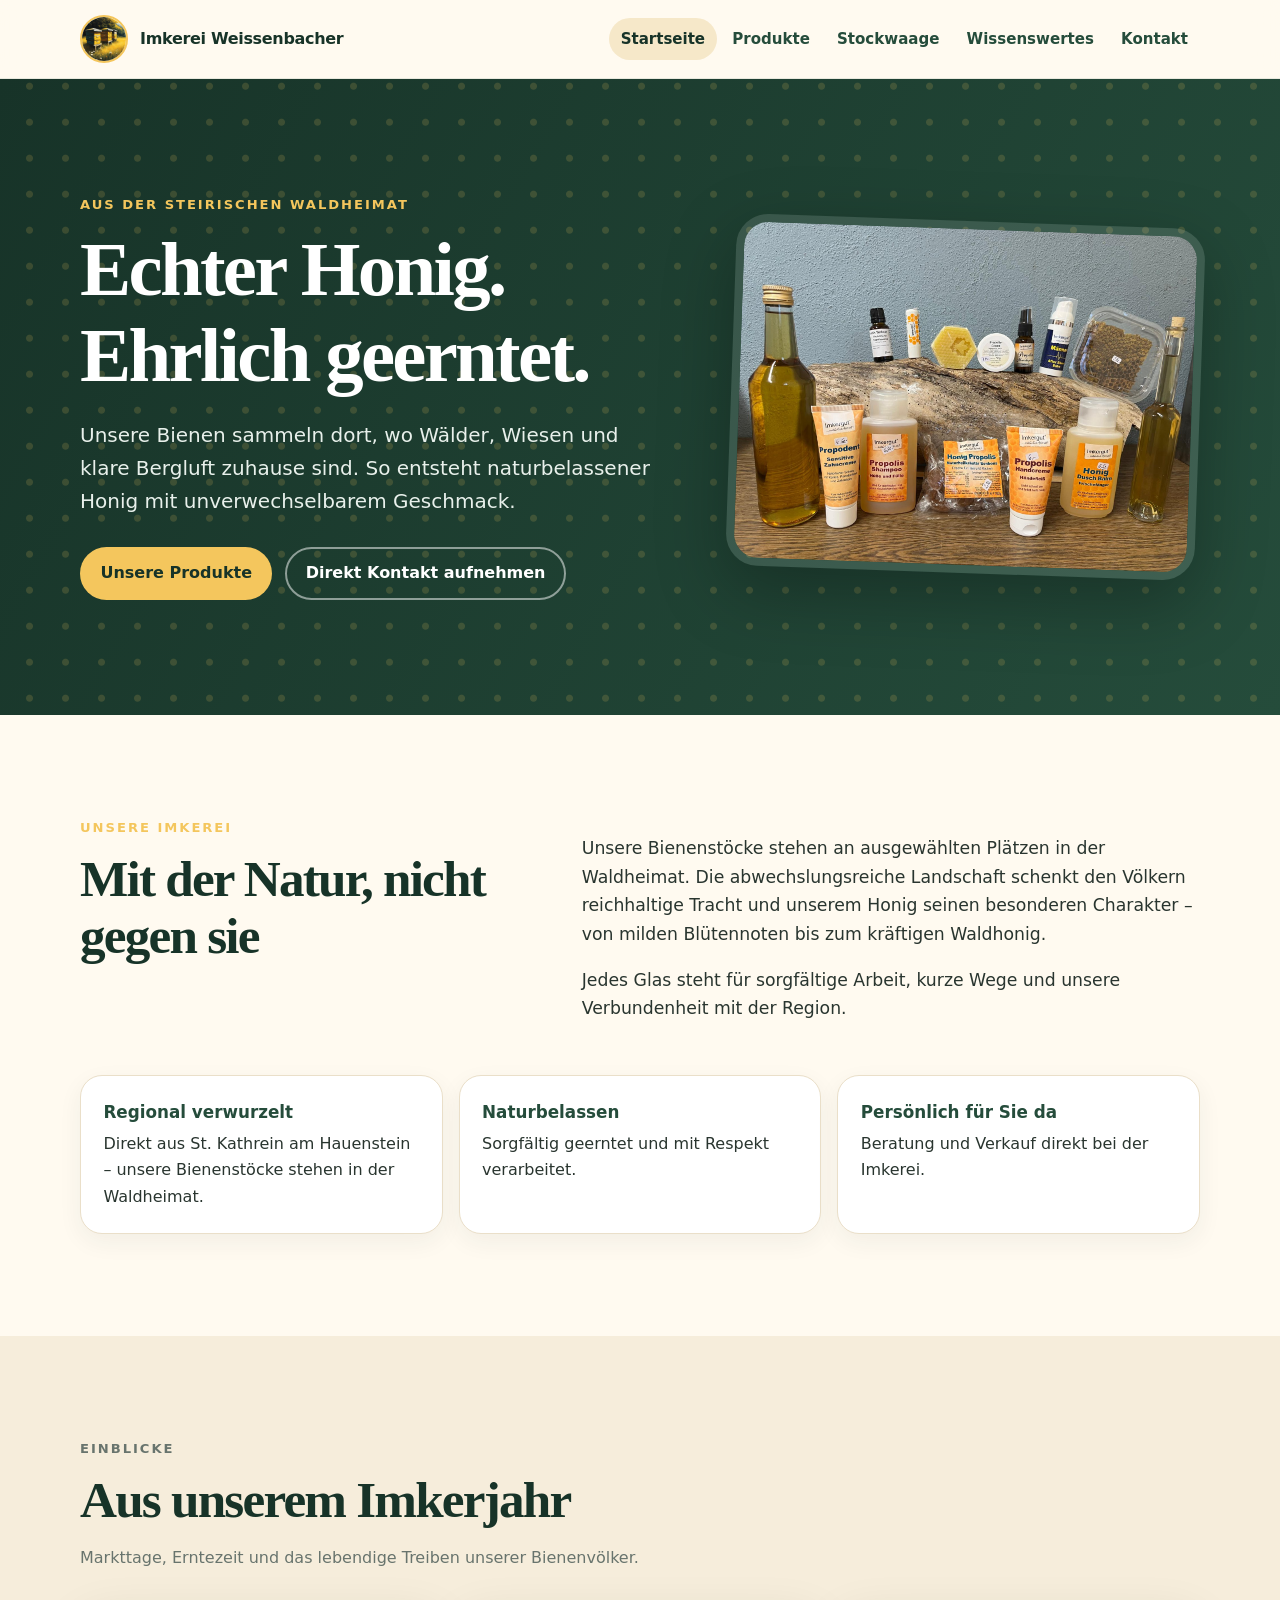
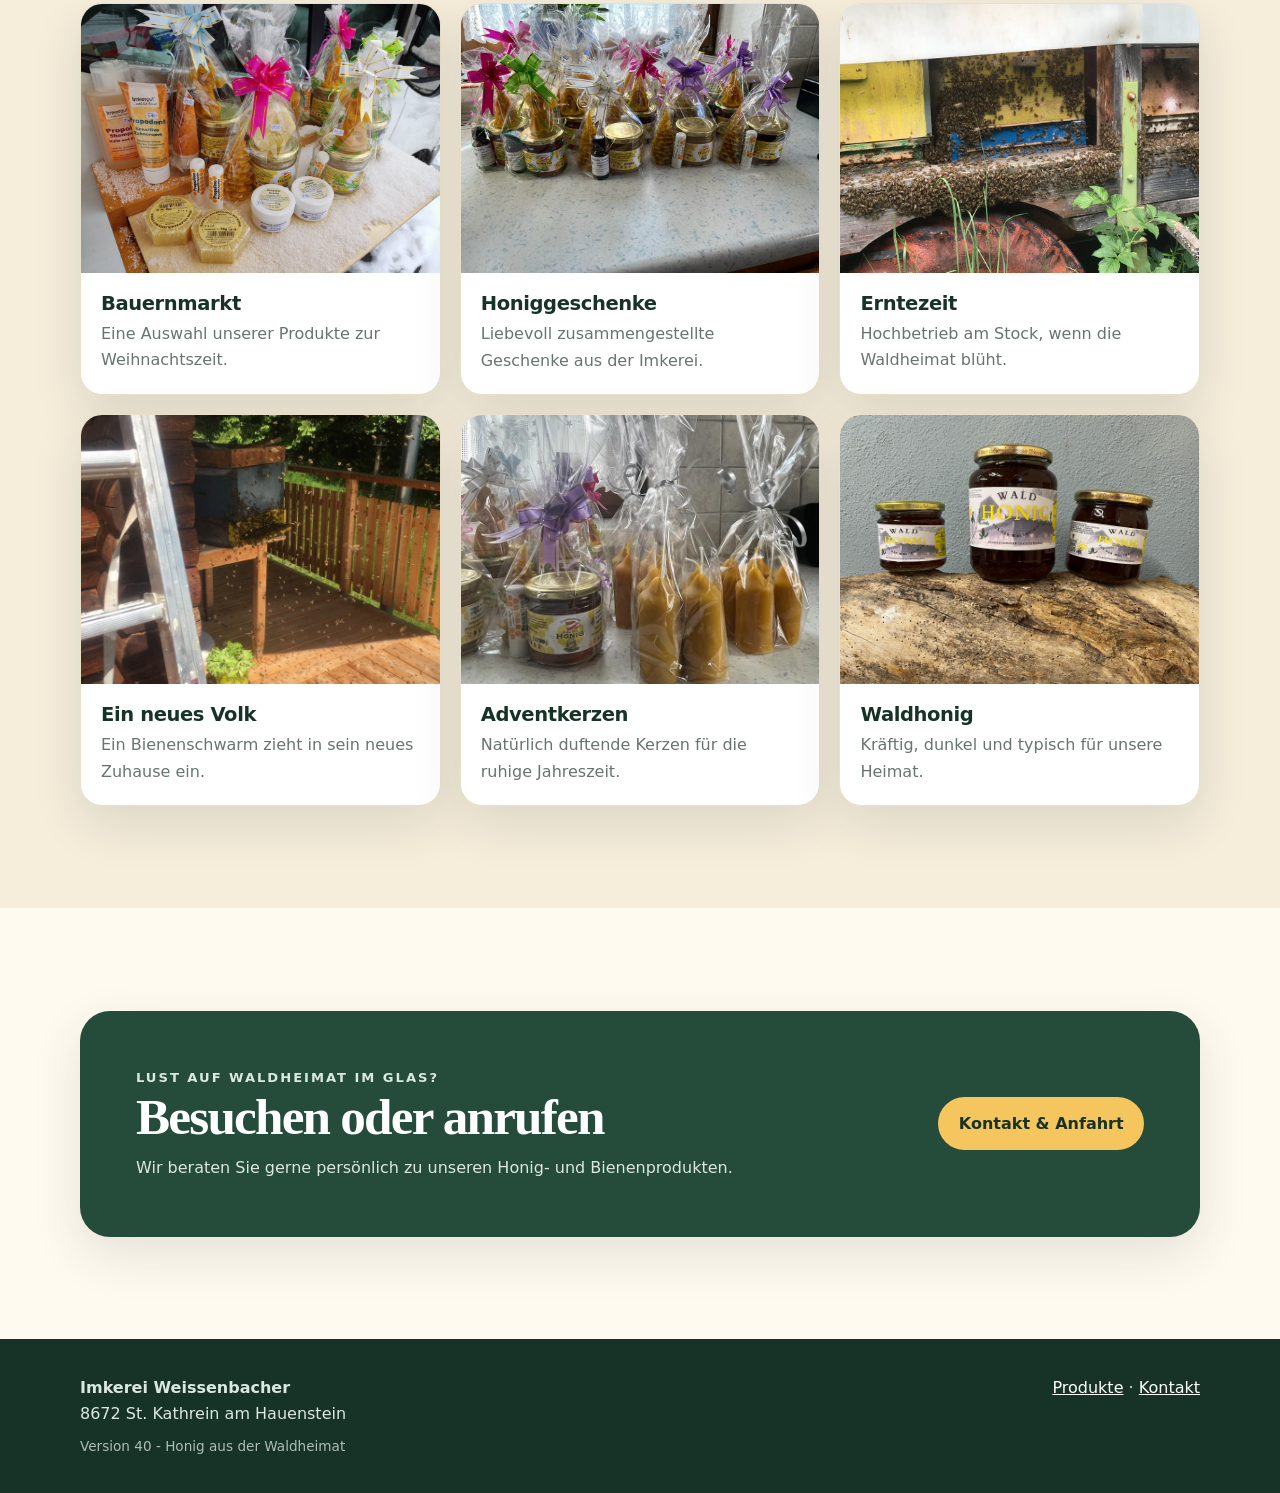
==== commit f2537132: "Umlaute und Navigation korrigieren" ====
--- a/index.html
+++ b/index.html
@@ -3,7 +3,7 @@
 <head>
   <meta charset="utf-8">
   <meta name="viewport" content="width=device-width, initial-scale=1">
-  <meta name="description" content="Naturbelassener Honig und Bienenprodukte aus der steirischen Waldheimat â€“ mit Sorgfalt geerntet von der Imkerei Weissenbacher.">
+  <meta name="description" content="Naturbelassener Honig und Bienenprodukte aus der steirischen Waldheimat &ndash; mit Sorgfalt geerntet von der Imkerei Weissenbacher.">
   <meta name="theme-color" content="#254c3b">
   <title>Imkerei Weissenbacher | Honig aus der Waldheimat</title>
   <link rel="icon" href="favicon-16x16.png" type="image/png">
@@ -20,7 +20,7 @@
         <img src="three-beehives-in-european-style-dahinter-eine-schne-nadelwaldlandschaft-comiclookmit-viel-schwa.png" alt="">
         <span>Imkerei Weissenbacher</span>
       </a>
-      <button class="nav-toggle" type="button" aria-expanded="false" aria-controls="nav-links"><span class="sr-only">MenÃ¼ Ã¶ffnen</span><span aria-hidden="true">â˜°</span></button>
+      <button class="nav-toggle" type="button" aria-expanded="false" aria-controls="nav-links"><span class="sr-only">Men&uuml; &ouml;ffnen</span><span class="hamburger-bars" aria-hidden="true"><i></i><i></i><i></i></span></button>
       <ul class="nav-links" id="nav-links">
         <li><a href="index.html" aria-current="page">Startseite</a></li>
         <li><a href="produkte.html">Produkte</a></li>
@@ -37,7 +37,7 @@
         <div>
           <p class="eyebrow">Aus der steirischen Waldheimat</p>
           <h1>Echter Honig. Ehrlich geerntet.</h1>
-          <p class="hero-copy">Unsere Bienen sammeln dort, wo WÃ¤lder, Wiesen und klare Bergluft zuhause sind. So entsteht naturbelassener Honig mit unverwechselbarem Geschmack.</p>
+          <p class="hero-copy">Unsere Bienen sammeln dort, wo W&auml;lder, Wiesen und klare Bergluft zuhause sind. So entsteht naturbelassener Honig mit unverwechselbarem Geschmack.</p>
           <div class="actions">
             <a class="button" href="produkte.html">Unsere Produkte</a>
             <a class="button secondary" href="kontakt.html">Direkt Kontakt aufnehmen</a>
@@ -55,14 +55,14 @@
             <h2>Mit der Natur, nicht gegen sie</h2>
           </div>
           <div class="intro-copy">
-            <p>Unsere BienenstÃ¶cke stehen an ausgewÃ¤hlten PlÃ¤tzen in der Waldheimat. Die abwechslungsreiche Landschaft schenkt den VÃ¶lkern reichhaltige Tracht und unserem Honig seinen besonderen Charakter â€“ von milden BlÃ¼tennoten bis zum krÃ¤ftigen Waldhonig.</p>
-            <p>Jedes Glas steht fÃ¼r sorgfÃ¤ltige Arbeit, kurze Wege und unsere Verbundenheit mit der Region.</p>
+            <p>Unsere Bienenst&ouml;cke stehen an ausgew&auml;hlten Pl&auml;tzen in der Waldheimat. Die abwechslungsreiche Landschaft schenkt den V&ouml;lkern reichhaltige Tracht und unserem Honig seinen besonderen Charakter &ndash; von milden Bl&uuml;tennoten bis zum kr&auml;ftigen Waldhonig.</p>
+            <p>Jedes Glas steht f&uuml;r sorgf&auml;ltige Arbeit, kurze Wege und unsere Verbundenheit mit der Region.</p>
           </div>
         </div>
         <div class="features" aria-label="Was unseren Honig auszeichnet">
-          <div class="feature"><strong>Regional verwurzelt</strong>Direkt aus St. Kathrein am Hauenstein.</div>
-          <div class="feature"><strong>Naturbelassen</strong>SorgfÃ¤ltig geerntet und mit Respekt verarbeitet.</div>
-          <div class="feature"><strong>PersÃ¶nlich fÃ¼r Sie da</strong>Beratung und Verkauf direkt bei der Imkerei.</div>
+          <div class="feature"><strong>Regional verwurzelt</strong>Direkt aus St. Kathrein am Hauenstein &ndash; unsere Bienenst&ouml;cke stehen in der Waldheimat.</div>
+          <div class="feature"><strong>Naturbelassen</strong>Sorgf&auml;ltig geerntet und mit Respekt verarbeitet.</div>
+          <div class="feature"><strong>Pers&ouml;nlich f&uuml;r Sie da</strong>Beratung und Verkauf direkt bei der Imkerei.</div>
         </div>
       </div>
     </section>
@@ -72,22 +72,22 @@
         <div class="section-heading">
           <p class="eyebrow">Einblicke</p>
           <h2 id="einblicke">Aus unserem Imkerjahr</h2>
-          <p>Markttage, Erntezeit und das lebendige Treiben unserer BienenvÃ¶lker.</p>
+          <p>Markttage, Erntezeit und das lebendige Treiben unserer Bienenv&ouml;lker.</p>
         </div>
         <div class="gallery">
           <article class="card"><img src="Schnee1Produkte.jpeg" alt="Honigprodukte am winterlichen Bauernmarkt" loading="lazy"><div class="card-body"><h3>Bauernmarkt</h3><p>Eine Auswahl unserer Produkte zur Weihnachtszeit.</p></div></article>
           <article class="card"><img src="Kerzen.jpeg" alt="Festlich verpackte Honiggeschenke und Kerzen" loading="lazy"><div class="card-body"><h3>Honiggeschenke</h3><p>Liebevoll zusammengestellte Geschenke aus der Imkerei.</p></div></article>
-          <article class="card"><img src="Erntezeit.jpeg" alt="Bienen wÃ¤hrend der Honigernte" loading="lazy"><div class="card-body"><h3>Erntezeit</h3><p>Hochbetrieb am Stock, wenn die Waldheimat blÃ¼ht.</p></div></article>
+          <article class="card"><img src="Erntezeit.jpeg" alt="Bienen w&auml;hrend der Honigernte" loading="lazy"><div class="card-body"><h3>Erntezeit</h3><p>Hochbetrieb am Stock, wenn die Waldheimat bl&uuml;ht.</p></div></article>
           <article class="card"><img src="Schwarm1.jpeg" alt="Bienenschwarm beim Einzug in einen Bienenstock" loading="lazy"><div class="card-body"><h3>Ein neues Volk</h3><p>Ein Bienenschwarm zieht in sein neues Zuhause ein.</p></div></article>
-          <article class="card"><img src="Adventkerzen.jpeg" alt="Handgefertigte Adventkerzen aus Bienenwachs" loading="lazy"><div class="card-body"><h3>Adventkerzen</h3><p>NatÃ¼rlich duftende Kerzen fÃ¼r die ruhige Jahreszeit.</p></div></article>
-          <article class="card"><img src="Waldhonig.jpeg" alt="Glas Waldhonig der Imkerei Weissenbacher" loading="lazy"><div class="card-body"><h3>Waldhonig</h3><p>KrÃ¤ftig, dunkel und typisch fÃ¼r unsere Heimat.</p></div></article>
+          <article class="card"><img src="Adventkerzen.jpeg" alt="Handgefertigte Adventkerzen aus Bienenwachs" loading="lazy"><div class="card-body"><h3>Adventkerzen</h3><p>Nat&uuml;rlich duftende Kerzen f&uuml;r die ruhige Jahreszeit.</p></div></article>
+          <article class="card"><img src="Waldhonig.jpeg" alt="Glas Waldhonig der Imkerei Weissenbacher" loading="lazy"><div class="card-body"><h3>Waldhonig</h3><p>Kr&auml;ftig, dunkel und typisch f&uuml;r unsere Heimat.</p></div></article>
         </div>
       </div>
     </section>
 
     <section class="section">
       <div class="container cta">
-        <div><p class="eyebrow">Lust auf Waldheimat im Glas?</p><h2>Besuchen oder anrufen</h2><p>Wir beraten Sie gerne persÃ¶nlich zu unseren Honig- und Bienenprodukten.</p></div>
+        <div><p class="eyebrow">Lust auf Waldheimat im Glas?</p><h2>Besuchen oder anrufen</h2><p>Wir beraten Sie gerne pers&ouml;nlich zu unseren Honig- und Bienenprodukten.</p></div>
         <a class="button" href="kontakt.html">Kontakt &amp; Anfahrt</a>
       </div>
     </section>
@@ -96,14 +96,14 @@
   <footer class="site-footer">
     <div class="container footer-row">
       <p><strong>Imkerei Weissenbacher</strong><br>8672 St. Kathrein am Hauenstein</p>
-      <p><a href="produkte.html">Produkte</a> Â· <a href="kontakt.html">Kontakt</a></p>
+      <p><a href="produkte.html">Produkte</a> &middot; <a href="kontakt.html">Kontakt</a></p>
     </div>
     <div class="container"><p class="version" id="version">Honig aus der Waldheimat</p></div>
   </footer>
   <script>
     const toggle=document.querySelector('.nav-toggle'),menu=document.querySelector('.nav-links');
-    toggle.addEventListener('click',()=>{const open=toggle.getAttribute('aria-expanded')==='true';toggle.setAttribute('aria-expanded',String(!open));toggle.querySelector('[aria-hidden]').textContent=open?'â˜°':'âœ•';menu.classList.toggle('is-open',!open)});
-    fetch('counter.txt').then(r=>r.ok?r.text():Promise.reject()).then(v=>document.getElementById('version').textContent='Version '+v.trim()+' Â· Honig aus der Waldheimat').catch(()=>{});
+    toggle.addEventListener('click',()=>{const open=toggle.getAttribute('aria-expanded')==='true';toggle.setAttribute('aria-expanded',String(!open));menu.classList.toggle('is-open',!open)});
+    fetch('counter.txt').then(r=>r.ok?r.text():Promise.reject()).then(v=>document.getElementById('version').textContent='Version '+v.trim()+' - Honig aus der Waldheimat').catch(()=>{});
   </script>
 </body>
 </html>
--- a/styles.css
+++ b/styles.css
@@ -42,6 +42,11 @@
 .nav-links a { display: block; padding: .55rem .75rem; border-radius: 999px; color: var(--forest); font-size: .94rem; font-weight: 700; text-decoration: none; }
 .nav-links a:hover, .nav-links a[aria-current="page"] { background: #f6e8c9; color: var(--forest-dark); }
 .nav-toggle { display: none; width: 44px; height: 44px; border: 1px solid var(--line); border-radius: 12px; background: #fff; color: var(--forest-dark); font-size: 1.35rem; cursor: pointer; }
+.hamburger-bars { display: grid; gap: 4px; }
+.hamburger-bars i { display: block; width: 20px; height: 2px; border-radius: 2px; background: currentColor; transition: transform .2s ease, opacity .2s ease; }
+.nav-toggle[aria-expanded="true"] .hamburger-bars i:first-child { transform: translateY(6px) rotate(45deg); }
+.nav-toggle[aria-expanded="true"] .hamburger-bars i:nth-child(2) { opacity: 0; }
+.nav-toggle[aria-expanded="true"] .hamburger-bars i:last-child { transform: translateY(-6px) rotate(-45deg); }
 .sr-only { position: absolute; width: 1px; height: 1px; padding: 0; margin: -1px; overflow: hidden; clip: rect(0,0,0,0); white-space: nowrap; border: 0; }
 
 .hero { position: relative; overflow: hidden; padding: clamp(4rem, 9vw, 7.5rem) 0; background: linear-gradient(120deg, var(--forest-dark), var(--forest)); color: #fff; }
